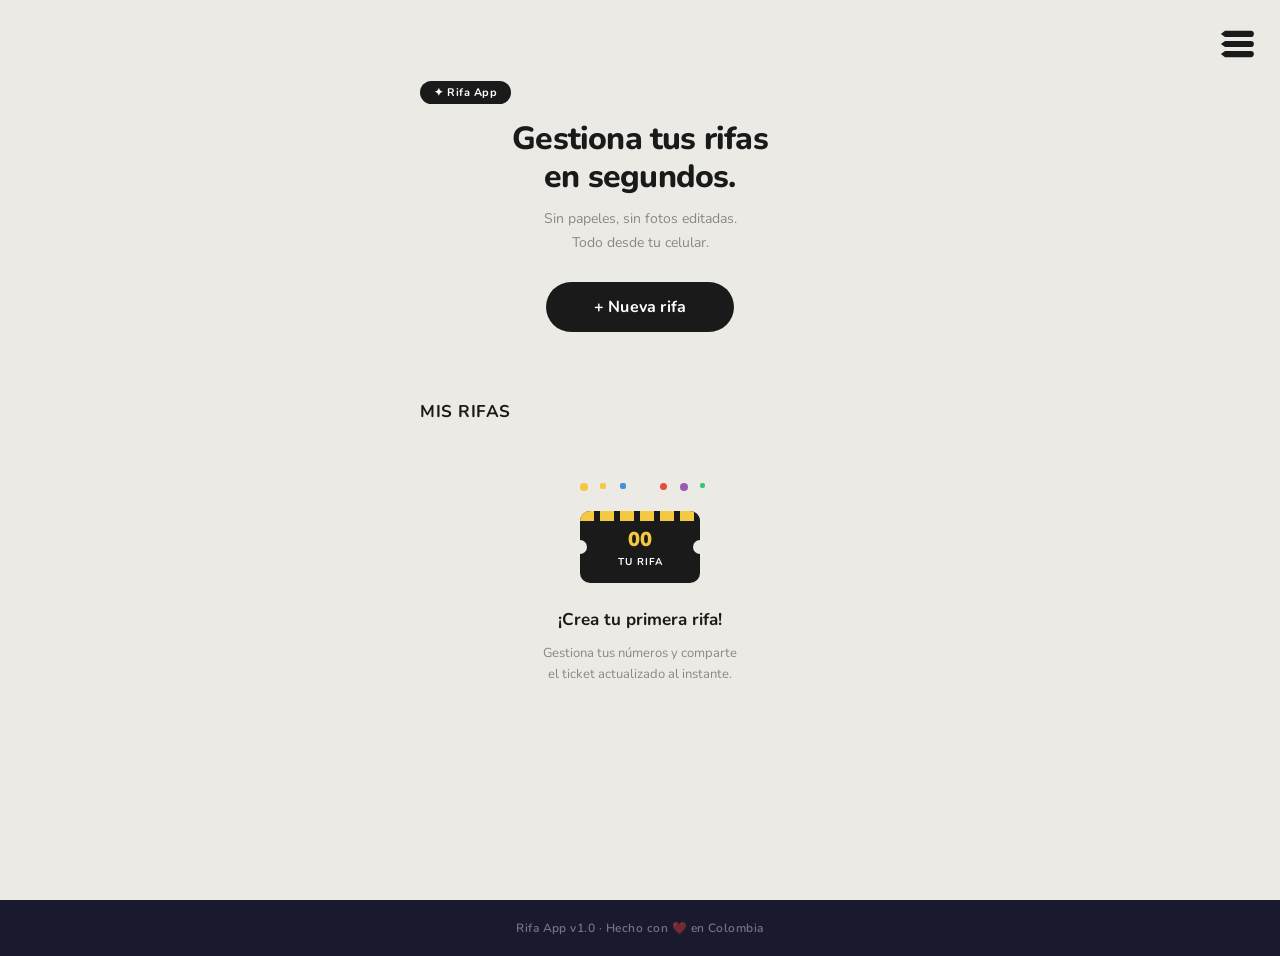
==== index.html @ 83936149 "feat: PWA con manifest y service worker" ====
<!DOCTYPE html>
<html lang="es">
<head>
  <meta charset="UTF-8" />
  <meta name="viewport" content="width=device-width, initial-scale=1.0" />
  <link href="https://fonts.googleapis.com/css2?family=Nunito:wght@400;600;700;800;900&display=swap" rel="stylesheet">
  <link rel="icon" href="/assets/icons/icon-32x32.png">
  
  <title>Rifa App</title>
  <link rel="stylesheet" href="/css/style.css" />
  <link rel="stylesheet" href="css/rifa.css" />
  <link rel="manifest" href="/manifest.json">
<meta name="theme-color" content="#1a1a1a">
</head>
<body>

  <button class="menu-btn" id="btn-menu">
  <svg class="menu-icon" viewBox="0 0 48 48" width="44" height="44">
    <path class="stub stub-top"
      d="M 12 9.6  L 40 9.6  Q 43.5 9.6  43.5 13  Q 43.5 16.4 40 16.4  L 12 16.4 L 7.5 13  Z"/>
    <path class="stub stub-mid"
      d="M 12 20.6 L 40 20.6 Q 43.5 20.6 43.5 24  Q 43.5 27.4 40 27.4  L 12 27.4 L 7.5 24  Z"/>
    <path class="stub stub-bot"
      d="M 12 31.6 L 40 31.6 Q 43.5 31.6 43.5 35  Q 43.5 38.4 40 38.4  L 12 38.4 L 7.5 35  Z"/>
  </svg>
</button>
  <div class="app">

  <section class="hero">
  <span class="hero__badge">✦ Rifa App</span>
  <h1 class="hero__title">Gestiona tus rifas<br>en segundos.</h1>
  <p class="hero__sub">Sin papeles, sin fotos editadas.<br>Todo desde tu celular.</p>
  <button class="btn btn--primary" id="btn-nueva">+ Nueva rifa</button>
  
</section>

    <!-- MIS RIFAS -->
    <section class="list-section">
      <h2 class="section-title">Mis rifas</h2>

      <div class="list-empty" id="list-empty">
  <div class="empty-anim">
    <div class="empty-confetti">
      <div class="dot" style="width:8px;height:8px;background:#F5C842;border-radius:50%;left:20px;animation-duration:2s;animation-delay:0.1s;"></div>
      <div class="dot" style="width:6px;height:6px;background:#4a90d9;border-radius:2px;left:60px;animation-duration:2.3s;animation-delay:0.5s;"></div>
      <div class="dot" style="width:7px;height:7px;background:#e74c3c;border-radius:50%;left:100px;animation-duration:1.8s;animation-delay:0.2s;"></div>
      <div class="dot" style="width:5px;height:5px;background:#2ecc71;border-radius:2px;left:140px;animation-duration:2.5s;animation-delay:0.8s;"></div>
      <div class="dot" style="width:6px;height:6px;background:#F5C842;border-radius:2px;left:40px;animation-duration:2.1s;animation-delay:1.2s;"></div>
      <div class="dot" style="width:8px;height:8px;background:#9b59b6;border-radius:50%;left:120px;animation-duration:1.9s;animation-delay:0.6s;"></div>
    </div>
    <div class="empty-ticket">
      <div class="empty-ticket__body">
        <div class="empty-ticket__stripe"></div>
        <div class="empty-ticket__num">00</div>
        <div class="empty-ticket__label">Tu rifa</div>
      </div>
    </div>
  </div>
  <p class="empty-title">¡Crea tu primera rifa!</p>
  <p class="empty-sub">Gestiona tus números y comparte<br>el ticket actualizado al instante.</p>
</div>
      <ul class="rifa-list" id="rifa-list"></ul>
    </section>
  </div>
<div class="modal-overlay modal-overlay--winner hidden" id="modal-winner">
  <div class="modal modal--winner">
    <div class="winner-header">
      <div class="winner-trophy">🏆</div>
      <div class="winner-prize" id="winner-num">Sorteo</div>
    </div>
    <div class="winner-body">
      <h3 class="modal__title" id="winner-title" style="text-align:center;">¿Cuál fue el número ganador?</h3>
      <input class="form-input winner-input" id="winner-input" type="number" placeholder="00" />
      <div id="winner-result" class="modal__buyer" style="display:none;"></div>
      <div class="modal__actions">
        <button class="btn winner-btn" id="winner-confirm">Buscar ganador</button>
        <button class="btn btn--ghost" id="winner-cancel">Cancelar</button>
      </div>
    </div>
  </div>
</div>
<div class="modal-overlay hidden" id="modal-delete">
  <div class="modal">
    <p class="modal__num">🗑 Eliminar rifa</p>
    <h3 class="modal__title" id="delete-title">¿Eliminar esta rifa?</h3>
    <p style="color:var(--text-muted);font-size:13px;margin-top:-8px;">Esta acción no se puede deshacer.</p>
    <div class="modal__actions">     
    <button class="btn btn--ghost" id="delete-cancel">Cancelar</button>
    <button class="btn" id="delete-confirm" >Eliminar</button>

    </div>
  </div>
</div>
<div class="drawer-overlay hidden" id="drawer-overlay">
  <div class="drawer">

    <div class="drawer-header">
      <h2>Menú</h2>
    </div>

    <div class="drawer-group">

      <span class="drawer-group__label">Rifas</span>
      <button class="drawer-item" id="drawer-stats">Mis estadísticas</button>

      <button class="drawer-item" id="drawer-templates">
        Plantillas de ticket
      </button>

      <button class="drawer-item" id="drawer-finished">
        Rifas finalizadas
      </button>

    </div>

    <div class="drawer-group">

      <span class="drawer-group__label">Información</span>

      <button class="drawer-item" id="drawer-about">
        Acerca de
      </button>

      <button class="drawer-item" id="drawer-privacy">
        Privacidad
      </button>

    </div>

    <div class="drawer-footer">
      Rifa app v1.0
    </div>

  </div>
</div>
  <script src="js/app.js"></script>
</body>
<footer class="footer">
  <p>Rifa App v1.0 · Hecho con ❤️ en Colombia</p>
</footer>
</html>
---- css/style.css ----
/* ─── RESET & BASE ─────────────────────────────────────── */
*, *::before, *::after { box-sizing: border-box; margin: 0; padding: 0; }

:root {
  --bg:        #ECEAE5;
  --surface:   #FFFFFF;
  --border:    #E0DDD8;
  --text:      #1a1a1a;
  --text-muted:#888;
  --accent:    #1a1a1a;
  --accent-fg: #FFFFFF;
  --danger:    #c0392b;
  --radius:    16px;
  --shadow:    0 1px 4px rgba(0,0,0,0.07);
}

body {
  font-family: 'Nunito', -apple-system, BlinkMacSystemFont, sans-serif;
  background: var(--bg);
  color: var(--text);
  min-height: 100vh;
}

.app {
  max-width: 480px;
  margin: 0 auto;
  padding: 40px 20px 80px;
  min-height: 100vh;
  display: flex;
  flex-direction: column;
}

/* ─── HERO ──────────────────────────────────────────────── */
.hero {
  padding: 40px 0 36px;
  margin-bottom: 32px;
}

.hero__badge {
  display: inline-block;
  background: var(--accent);
  color: var(--accent-fg);
  font-size: 11px;
  font-weight: 700;
  padding: 4px 14px;
  border-radius: 99px;
  margin-bottom: 16px;
  letter-spacing: 0.5px;
}

.hero__title {
  font-size: 32px;
  font-weight: 800;
  letter-spacing: -0.8px;
  color: var(--text);
  margin-bottom: 10px;
  line-height: 1.2;
  text-align: center;
}

.hero__sub {
  font-size: 14px;
  color: var(--text-muted);
  line-height: 1.7;
  margin-bottom: 28px;
  text-align: center;
}

/* ─── BUTTON ────────────────────────────────────────────── */
.btn {
  display: inline-flex;
  align-items: center;
  justify-content: center;
  gap: 6px;
  border: none;
  border-radius: 99px;
  font-family: inherit;
  font-weight: 700;
  cursor: pointer;
  transition: opacity .15s, transform .1s;
}
.btn:active { transform: scale(0.97); }

.btn--primary {
  background: var(--accent);
  color: var(--accent-fg);
  padding: 14px 48px;
  font-size: 16px;
  letter-spacing: 0.2px;
  display: block;
  margin: 0 auto;
  width: fit-content;
  text-align: center;
}

.btn--primary:hover { opacity: .82; }

.btn--danger {
  background: transparent;
  color: var(--danger);
  padding: 6px 10px;
  font-size: 13px;
  font-weight: 600;
}
.btn--danger:hover { background: #fdf0ee; border-radius: 8px; }

/* ─── SECTION TITLE ─────────────────────────────────────── */
.section-title {
  font-size: 17px;
  font-weight: 700;
  color: var(--text);
  margin-bottom: 12px;
  text-transform: uppercase;
  letter-spacing: 0.5px;
}

/* ─── EMPTY ─────────────────────────────────────────────── */
.list-empty {
  text-align: center;
  padding: 48px 0 32px;
  color: var(--text-muted);
  font-size: 14px;
  line-height: 2;
}
.list-empty__sub { font-size: 13px; color: #bbb; }

/* ─── LISTA DE RIFAS ────────────────────────────────────── */
.rifa-list {
  list-style: none;
  display: flex;
  flex-direction: column;
  gap: 10px;
}

/* ─── CARD BASE (home y finalizadas) ────────────────────── */
.rifa-card {
  background: var(--surface);
  border: 1px solid var(--border);
  border-radius: var(--radius);
  padding: 18px 28px;
  box-shadow: var(--shadow);
  display: flex;
  align-items: center;
  justify-content: space-between;
  gap: 12px;
  cursor: pointer;
  transition: box-shadow .15s, transform .12s;
  position: relative;
}

/* Puntas tipo ticket */
.rifa-card::before,
.rifa-card::after {
  content: '';
  position: absolute;
  top: 50%;
  transform: translateY(-50%);
  width: 20px;
  height: 20px;
  background: var(--bg);
  border-radius: 50%;
  border: 1px solid var(--border);
  z-index: 2;
}
.rifa-card::before { left: -11px; }
.rifa-card::after  { right: -11px; }

.rifa-card:hover {
  box-shadow: 0 4px 14px rgba(0,0,0,0.1);
  transform: translateY(-1px);
}

/* Contenido izquierdo */
.rifa-card__info { flex: 1; min-width: 0; }

.rifa-card__name {
  font-size: 15px;
  font-weight: 600;
  white-space: nowrap;
  overflow: hidden;
  text-overflow: ellipsis;
}

.rifa-card__meta {
  font-size: 12px;
  color: var(--text-muted);
  margin-top: 3px;
}

/* Contenido derecho (contador + botón) */
.rifa-card__right {
  display: flex;
  align-items: center;
  gap: 12px;
  flex-shrink: 0;
}

.rifa-card__pct {
  font-size: 13px;
  font-weight: 700;
  color: var(--text-muted);
  min-width: 36px;
  text-align: right;
}

/* ─── CARD: DÍA DEL SORTEO (dorada) ────────────────────── */
.rifa-card.sorteo-hoy {
  background: #1a1a1a;
  border: 2px solid #F5C842;
  animation: glow 2s ease-in-out infinite;
}

.rifa-card.sorteo-hoy .rifa-card__name { color: #fff; }
.rifa-card.sorteo-hoy .rifa-card__meta { color: rgba(255,255,255,0.4); }
.rifa-card.sorteo-hoy .rifa-card__fill { background: #F5C842; }
.rifa-card.sorteo-hoy .rifa-card__bar  { background: rgba(255,255,255,0.1); }
.rifa-card.sorteo-hoy .rifa-card__pct  { color: #F5C842; }
.rifa-card.sorteo-hoy::before,
.rifa-card.sorteo-hoy::after { border-color: #F5C842; }

@keyframes glow {
  0%, 100% { box-shadow: 0 0 8px rgba(245,200,66,0.4); }
  50%       { box-shadow: 0 0 20px rgba(245,200,66,0.7); }
}

/* ─── CARD: FINALIZADA (página rifas finalizadas) ───────── */
.rifa-card--done {
  border-left: 3px solid #4d8068;
  opacity: 0.75;
}

.rifa-card--done .rifa-card__name { color: #888; }

/* Nombre del ganador */
.rifa-card__winner {
  font-size: 12px;
  font-weight: 700;
  color: #4d8068;
  margin-top: 8px;
  padding-top: 8px;
  border-top: 1px dashed rgba(0,0,0,0.1);
}

/* Número ganador (columna derecha) */
.rifa-card__numwinner {
  display: flex;
  flex-direction: column;
  align-items: center;
  line-height: 1.1;
}

.rifa-card__numlabel {
  font-size: 9px;
  font-weight: 800;
  color: #4d8068;
  letter-spacing: 0.1em;
  text-transform: uppercase;
}

.rifa-card__numvalue {
  font-size: 26px;
  font-weight: 900;
  color: #1a1a2e;
}
/* ─── RESPONSIVE ────────────────────────────────────────── */
@media (max-width: 480px) {
  .app { padding: 24px 14px 60px; }
  .hero { padding: 36px 20px 28px; }
}
@media (max-width: 480px) {
  .hero__title { font-size: 28px; }
}

/* ─── PAGE HEADER (compartido) ──────────────────────────── */
.page-header {
  display: flex;
  flex-direction: column;
  gap: 6px;
  margin-bottom: 24px;
align-items: flex-start;
}

/* ─── BOTÓN VOLVER ──────────────────────────────────────── */
.back-btn {
  display: inline-flex;
  align-items: center;
  gap: 5px;
  width: fit-content;
  padding: 5px 12px 5px 6px;
  border-radius: 999px;
  border: none;
  cursor: pointer;
  position: relative;
  overflow: hidden;
  background: white;
  box-shadow: 0 2px 10px rgba(0,0,0,0.08);
  transition: background 0.2s ease;
  text-decoration: none;
}

.back-btn:hover { background: #f5f3ef; }

.back-arrow {
  flex-shrink: 0;
  transform: translateX(0);
  transition: transform 0.35s cubic-bezier(0.34, 1.56, 0.64, 1);
}

.back-btn:hover .back-arrow { transform: translateX(-4px); }

.back-label {
  font-family: 'Space Grotesk', 'Nunito', sans-serif;
  font-weight: 600;
  font-size: 13px;
  color: #1a1a1a;
  letter-spacing: -0.01em;
  white-space: nowrap;
}

.back-line {
  position: absolute;
  bottom: 4px;
  left: 28px;
  right: 10px;
  height: 2px;
  background: #F5C842;
  transform-origin: left;
  transform: scaleX(0);
  transition: transform 0.3s ease;
}

.back-btn:hover .back-line { transform: scaleX(1); }

.page-title {
  font-size: 26px;
  font-weight: 800;
  letter-spacing: -0.5px;
  color: var(--text);
  line-height: 1.2;
  text-align: center;
  width: 100%;
}
/* ─── FORM INPUT (compartido) ───────────────────────────── */
.form-input {
  font-family: inherit;
  font-size: 15px;
  font-weight: 500;
  color: var(--text);
  background: var(--bg);
  border: 1.5px solid var(--border);
  border-radius: 10px;
  padding: 11px 14px;
  outline: none;
  transition: border-color .15s;
  width: 100%;
}
.form-input:focus { border-color: var(--accent); }
.form-input::placeholder { color: #bbb; }
.rifa-card__bar {
  height: 4px;
  background: var(--border);
  border-radius: 99px;
  overflow: hidden;
  margin-top: 8px;
}

.rifa-card__fill {
  height: 100%;
  background: var(--accent);
  border-radius: 99px;
  transition: width .3s;
}
/* ─── EMPTY STATE ───────────────────────────────────────── */
.list-empty {
  text-align: center;
  padding: 48px 0 32px;
}

.empty-anim {
  position: relative;
  width: 160px;
  height: 100px;
  margin: 0 auto 20px;
}

.empty-confetti {
  position: relative;
  width: 100%;
  height: 100%;
}

.dot {
  position: absolute;
  top: 0;
  animation: fall linear infinite;
}

@keyframes fall {
  0%   { transform: translateY(-20px) rotate(0deg); opacity: 1; }
  100% { transform: translateY(60px) rotate(360deg); opacity: 0; }
}

.empty-ticket {
  position: absolute;
  bottom: 0;
  left: 50%;
  transform: translateX(-50%);
  animation: float 3s ease-in-out infinite;
}

@keyframes float {
  0%, 100% { transform: translateX(-50%) translateY(0px); }
  50%       { transform: translateX(-50%) translateY(-10px); }
}

.empty-ticket__body {
  width: 120px;
  height: 72px;
  background: #1a1a1a;
  border-radius: 10px;
  display: flex;
  flex-direction: column;
  align-items: center;
  justify-content: center;
  position: relative;
  overflow: hidden;
}

.empty-ticket__body::before,
.empty-ticket__body::after {
  content: '';
  position: absolute;
  width: 14px;
  height: 14px;
  background: var(--bg);
  border-radius: 50%;
  top: 50%;
  transform: translateY(-50%);
}
.empty-ticket__body::before { left: -7px; }
.empty-ticket__body::after  { right: -7px; }

.empty-ticket__stripe {
  position: absolute;
  top: 0; left: 0; right: 0;
  height: 10px;
  background: repeating-linear-gradient(90deg, #F5C842 0, #F5C842 14px, #1a1a1a 14px, #1a1a1a 20px);
}

.empty-ticket__num {
  color: #F5C842;
  font-size: 20px;
  font-weight: 900;
  line-height: 1;
  margin-top: 8px;
}

.empty-ticket__label {
  color: #fff;
  font-size: 10px;
  font-weight: 700;
  letter-spacing: 1px;
  text-transform: uppercase;
  margin-top: 2px;
}

.empty-title {
  font-size: 17px;
  font-weight: 700;
  color: var(--text);
  margin-bottom: 6px;
}

.empty-sub {
  font-size: 13px;
  color: var(--text-muted);
  line-height: 1.6;
}
.btn--fab {
  position: sticky;
  bottom: 20px;
  width: 100%;
  padding: 15px;
  font-size: 16px;
  border-radius: 14px;
  box-shadow: 0 4px 20px rgba(0,0,0,0.15);
  margin-top: 16px;
  z-index: 50;
}
/* ─── ANIMACIONES DE ENTRADA ────────────────────────────── */
@keyframes fadeUp {
  from { opacity: 0; transform: translateY(16px); }
  to   { opacity: 1; transform: translateY(0); }
}
.hero        { animation: fadeUp .4s ease both; }
.list-section { animation: fadeUp .5s .1s ease both; }
.rifa-card   { animation: fadeUp .4s ease both; }
@keyframes fadeOut {
  from { opacity: 1; transform: translateY(0); }
  to   { opacity: 0; transform: translateY(-10px); }
}
.btn-ganador {
  background: #F5C842;
  color: #1a1a1a;
  border: none;
  border-radius: 99px;
  padding: 8px 16px;
  font-size: 13px;
  font-weight: 700;
  cursor: pointer;
  font-family: inherit;
  white-space: nowrap;
}
.modal--winner {
  padding: 0;
  overflow: hidden;
  border-radius: 20px 20px 0 0;
}
#delete-confirm {
  background: #c0392b;
  color: #fff;
  height: 52px;
  border-radius: 14px;
  font-size: 18px;
  font-weight: 600;
}

#delete-confirm:hover {
  background: #a93226;
}

.winner-header {
  background: #1a1a1a;
  padding: 24px 24px 18px;
  text-align: center;
}

.winner-trophy {
  font-size: 36px;
  margin-bottom: 6px;
}

.winner-prize {
  color: #F5C842;
  font-size: 11px;
  font-weight: 700;
  text-transform: uppercase;
  letter-spacing: 1px;
}

.winner-body {
  padding: 20px 24px 28px;
  display: flex;
  flex-direction: column;
  gap: 10px;
}

.winner-input {
  text-align: center;
  font-size: 24px;
  font-weight: 800;
}

.winner-btn {
  width: 100%;
  background: #F5C842;
  color: #1a1a1a;
  border: none;
  border-radius: 99px;
  padding: 13px;
  font-size: 15px;
  font-weight: 800;
  cursor: pointer;
}
/* ─── MENU BUTTON (ticket animado) ─────────────────────── */
.menu-btn {
  width: 48px;
  height: 48px;
  background: transparent;
  border-radius: 14px;
  border: none;
  cursor: pointer;
  position: fixed;
  top: 20px;
  right: 20px;
  display: flex;
  align-items: center;
  justify-content: center;
  z-index: 100;
  padding: 0;
}

.stub {
  fill: #1a1a1a;
  transition: transform 0.44s cubic-bezier(0.34, 1.56, 0.64, 1),
              opacity 0.22s ease;
}

.stub-top { transform-origin: 24px 13px; }
.stub-mid { transform-origin: 24px 24px; }
.stub-bot { transform-origin: 24px 35px; }

.menu-btn.open .stub-top { transform: translateY(11px) rotate(45deg); }
.menu-btn.open .stub-mid { transform: scaleX(0.2); opacity: 0; }
.menu-btn.open .stub-bot { transform: translateY(-11px) rotate(-45deg); }
.menu-btn.open .ticket-dot { opacity: 0; }

/* ─── DRAWER ────────────────────────────────────────────── */
.drawer-overlay {
  position: fixed;
  inset: 0;
  background: rgba(0,0,0,0.5);
  z-index: 80;
  display: flex;
  justify-content: flex-end;
}

.drawer-overlay.hidden { display: none; }

.drawer {
  background: #f5f3ef;
  width: 260px;
  height: 100%;
  padding: 80px 0 16px;
  display: flex;
  flex-direction: column;
  gap: 0;
  animation: slideInRight 0.25s ease;
}
.drawer-header {
  padding: 0 20px 20px;
  border-bottom: 1px solid rgba(0,0,0,0.08);
  margin-bottom: 8px;
}

.drawer-header h2 {
  color: #1a1a2e;
  font-size: 22px;
  font-weight: 700;
  margin: 0;
}
@keyframes slideInRight {
  from { transform: translateX(100%); }
  to   { transform: translateX(0); }
}
.drawer-group {
  display: flex;
  flex-direction: column;
  padding: 12px 0 4px;
}

.drawer-group__label {
  color: #e84393;
  font-size: 10.5px;
  font-weight: 700;
  letter-spacing: 0.12em;
  text-transform: uppercase;
  padding: 0 20px 6px;
}
.drawer-item {
  display: flex;
  align-items: center;
  gap: 12px;
  background: transparent;
  border: none;
  border-bottom: 1px solid rgba(0,0,0,0.07);
  border-radius: 0;
  padding: 13px 20px;
  font-family: inherit;
  font-size: 14px;
  font-weight: 500;
  color: #1a1a2e;
  cursor: pointer;
  text-align: left;
  width: 100%;
  transition: background .15s, color .15s;
}
.drawer-item:hover {
  background: rgba(0,0,0,0.04);
  color: #0f0f2d;
}

.drawer-item.active {
  background: rgba(232,67,147,0.1);
  color: #e84393;
  border-left: 3px solid #e84393;
  padding-left: 17px;
}

.drawer-footer {
  margin-top: auto;
  text-align: center;
  color: rgba(0,0,0,0.3);
  border-top: 1px solid rgba(0,0,0,0.07);
  font-size: 11px;
  padding: 16px 20px;

}
/* ─── PANEL RESUMEN ─────────────────────────────────────── */
.panel-resumen {
  background: #1a1a2e;
  border-radius: 20px 20px 0 0;
  overflow: hidden;
  width: 100%;
  max-width: 480px;
  animation: slideUp .25s ease;
}

.pr-head {
  padding: 24px 20px 16px;
  border-bottom: 1px solid rgba(255,255,255,0.08);
}

.pr-badge {
  display: inline-block;
  background: #f0c040;
  color: #1a1a2e;
  font-size: 10px;
  font-weight: 800;
  padding: 3px 10px;
  border-radius: 99px;
  margin-bottom: 10px;
  text-transform: uppercase;
  letter-spacing: 0.5px;
}

.pr-prize {
  font-size: 18px;
  font-weight: 800;
  color: #fff;
  margin-bottom: 4px;
}

.pr-winner {
  font-size: 13px;
  color: #e84393;
  font-weight: 600;
}

.pr-stats {
  display: grid;
  grid-template-columns: 1fr 1fr;
  gap: 1px;
  background: rgba(255,255,255,0.07);
}

.pr-stat {
  background: #0f0f2d;
  padding: 14px 16px;
}

.pr-stat-label {
  font-size: 10px;
  color: rgba(255,255,255,0.38);
  text-transform: uppercase;
  letter-spacing: 0.6px;
}

.pr-stat-value {
  font-size: 18px;
  font-weight: 800;
  color: #fff;
  margin-top: 2px;
  line-height: 1;
}

.pr-stat-value.gold { color: #f0c040; }

.pr-foot {
  padding: 16px 20px;
  border-top: 1px solid rgba(255,255,255,0.08);
  display: flex;
  justify-content: space-between;
  align-items: center;
}

.pr-recaudado-label {
  font-size: 11px;
  color: rgba(255,255,255,0.38);
  text-transform: uppercase;
  letter-spacing: 0.6px;
}

.pr-recaudado-value {
  font-size: 24px;
  font-weight: 900;
  color: #f0c040;
}

.pr-cerrar {
  display: block;
  width: 100%;
  padding: 16px;
  background: #e84393;
  color: #fff;
  font-family: inherit;
  font-size: 15px;
  font-weight: 800;
  border: none;
  cursor: pointer;
  transition: background .15s;
}

.pr-cerrar:hover {
  background: #d4307f;
}
/* ─── FOOTER ────────────────────────────────────────────── */
.footer {
  margin-top: auto; /* empuja el footer hasta el fondo */
  background: #1a1a2e;
  color: rgba(255,255,255,0.4);
  text-align: center;
  padding: 20px 16px;
  font-size: 12px;
  font-weight: 600;
  letter-spacing: 0.04em;
  margin-top: auto;
}
---- css/rifa.css ----
/* ─── INFO CARD ─────────────────────────────────────────── */
.info-card {
  background: var(--surface);
  border: 1px solid var(--border);
  border-left: 4px solid var(--accent);
  border-radius: var(--radius);
  box-shadow: var(--shadow);
  display: flex;
  justify-content: space-between;
  align-items: center;
  padding: 16px 20px;
  margin-bottom: 12px;
  gap: 8px;
}

.info-item {
  display: flex;
  flex-direction: column;
  gap: 3px;
}

.info-item__label {
  font-size: 11px;
  font-weight: 700;
  color: var(--text-muted);
  text-transform: uppercase;
  letter-spacing: 0.5px;
}

.info-item__value {
  font-size: 15px;
  font-weight: 800;
  color: var(--text);
}

/* ─── STATS BAR ─────────────────────────────────────────── */
.stats-bar {
  background: var(--surface);
  border: 1px solid var(--border);
  border-radius: var(--radius);
  box-shadow: var(--shadow);
  padding: 16px 20px;
  margin-bottom: 16px;
}

.stats-bar__nums {
  display: flex;
  justify-content: space-around;
  margin-bottom: 14px;
}

.stats-bar__item {
  display: flex;
  flex-direction: column;
  align-items: center;
  gap: 3px;
}

.stats-bar__num {
  font-size: 28px;
  font-weight: 800;
  letter-spacing: -1px;
  color: var(--text);
  line-height: 1;
}

.stats-bar__label {
  font-size: 10px;
  color: var(--text-muted);
  text-transform: uppercase;
  letter-spacing: 0.6px;
}

.stats-bar__divider { display: none; }

.stats-bar__bar {
  height: 6px;
  background: var(--border);
  border-radius: 99px;
  overflow: hidden;
}

.stats-bar__fill {
  height: 100%;
  background: var(--accent);
  border-radius: 99px;
  transition: width .4s;
  width:0%;
}

.stats-bar__pct {
  font-size: 11px;
  color: var(--text-muted);
  text-align: right;
  margin-top: 5px;
}

/* ─── NUMBER GRID ───────────────────────────────────────── */
.num-grid {
  display: grid;
  gap: 7px;
  margin-bottom: 20px;
  align-items: center;
  justify-items: center;
}

.num-btn {
  width: 100%;
  border: 1.5px solid var(--border);
  border-radius: 10px;
  background: var(--surface);
  font-family: inherit;
  font-size: 14px;
  font-weight: 700;
  color: var(--text);
  cursor: pointer;
  transition: background .12s, border-color .12s, transform .1s;
  display: flex;
  align-items: center;
  justify-content: center;
  padding: 0;
}

.num-btn:hover {
  background: var(--bg);
  border-color: var(--accent);
  transform: scale(1.06);
}

.num-btn.sold {
  background: #1a6b3a;
  border-color: #1a6b3a;
  color: #fff;
  cursor: default;
  transform: none;
}

.num-btn.sold:hover {
  transform: none;
  background: var(--accent);
  border-color: var(--accent);
}

.num-btn.sold::after {
  content: '✕';
  position: absolute;
  font-size: 10px;
  top: 3px;
  right: 4px;
  opacity: 0.4;
}

/* ─── NÚMERO RESERVADO (azul) ───────────────────────────────── */
.num-btn.reserved {
  background: #1a4a7a;
  border-color: #1a4a7a;
  color: #fff;
  cursor: default;
}

.num-btn.reserved:hover {
  transform: none;
  background: #1a4a7a;
}

/* ─── BTN FULL ──────────────────────────────────────────── */
.btn--full {
  width: 100%;
  padding: 15px;
  font-size: 16px;
  border-radius: 12px;
}

/* ─── MODAL ─────────────────────────────────────────────── */
.modal-overlay {
  position: fixed;
  inset: 0;
  background: rgba(0,0,0,0.45);
  display: flex;
  align-items: flex-end;
  justify-content: center;
  z-index: 100;
  padding: 0 0 0 0;
  
}
.modal-overlay--winner{
  align-items: center;
  backdrop-filter: blur(6px);
}
.modal-overlay.hidden { display: none; }

.modal {
  background: var(--surface);
  border-radius: 20px 20px 20px 0;
  padding: 28px 24px 36px;
  width: 100%;
  max-width: 480px;
  display: flex;
  flex-direction: column;
  gap: 14px;
  animation: slideUp .2s ease;
}
.modal--winner {
  padding: 0 ;
  overflow: hidden;
  border-radius: 20px 20px 0 0;
}

@keyframes slideUp {
  from { transform: translateY(40px); opacity: 0; }
  to   { transform: translateY(0);    opacity: 1; }
}

.modal__num {
  font-size: 13px;
  font-weight: 700;
  color: var(--text-muted);
  text-transform: uppercase;
  letter-spacing: 1px;
}

.modal__title {
  font-size: 18px;
  font-weight: 700;
  color: var(--text);
  margin-top: -4px;
}

.modal__actions {
  display: flex;
  flex-direction: column;
  gap: 8px;
  margin-top: 4px;
}

.btn--ghost {
  background: transparent;
  border: 1.5px solid var(--border);
  color: var(--text-muted);
  padding: 13px;
  font-size: 15px;
  font-weight: 600;
  width: 100%;
  border-radius: 12px;
}

.btn--ghost:hover { background: var(--bg); }

/* ─── FORM INPUT (compartido) ───────────────────────────── */
.form-input {
  font-family: inherit;
  font-size: 15px;
  font-weight: 500;
  color: var(--text);
  background: var(--bg);
  border: 1.5px solid var(--border);
  border-radius: 10px;
  padding: 11px 14px;
  outline: none;
  transition: border-color .15s;
  width: 100%;
}
.form-input:focus { border-color: var(--accent); }
.form-input::placeholder { color: #bbb; }

/* ─── RESPONSIVE ────────────────────────────────────────── */
@media (max-width: 480px) {
  .info-card { flex-wrap: wrap; gap: 12px; }
  .num-btn { font-size: 12px; border-radius: 8px; }
}

/* ─── MODAL BUYER ───────────────────────────────────────── */
.modal__buyer {
  font-size: 18px;
  font-weight: 700;
  color: var(--text);
  background: var(--bg);
  border-radius: 10px;
  padding: 14px 16px;
  text-align: center;
}
.info-card   { animation: fadeUp .3s ease both; }
.stats-bar   { animation: fadeUp .4s .05s ease both; }
.num-grid    { animation: fadeUp .4s .1s ease both; }
/* ─── LEYENDA DE ESTADOS (vendido / reservado / disponible) ── */
.grid-legend {
  display: flex;
  gap: 16px;
  margin-bottom: 10px;
  justify-content: center;
}

.legend-item {
  display: flex;
  align-items: center;
  gap: 5px;
  font-size: 14px;
  color: var(--text-muted);
  font-weight: 600;
}

.legend-dot {
  width: 13px;
  height: 13px;
  border-radius: 50%;
}

.legend-dot.sold     { background: #1a6b3a; }
.legend-dot.reserved { background: #1a4a7a; }
.legend-dot.free     { background: var(--border); border: 1px solid #ccc; }
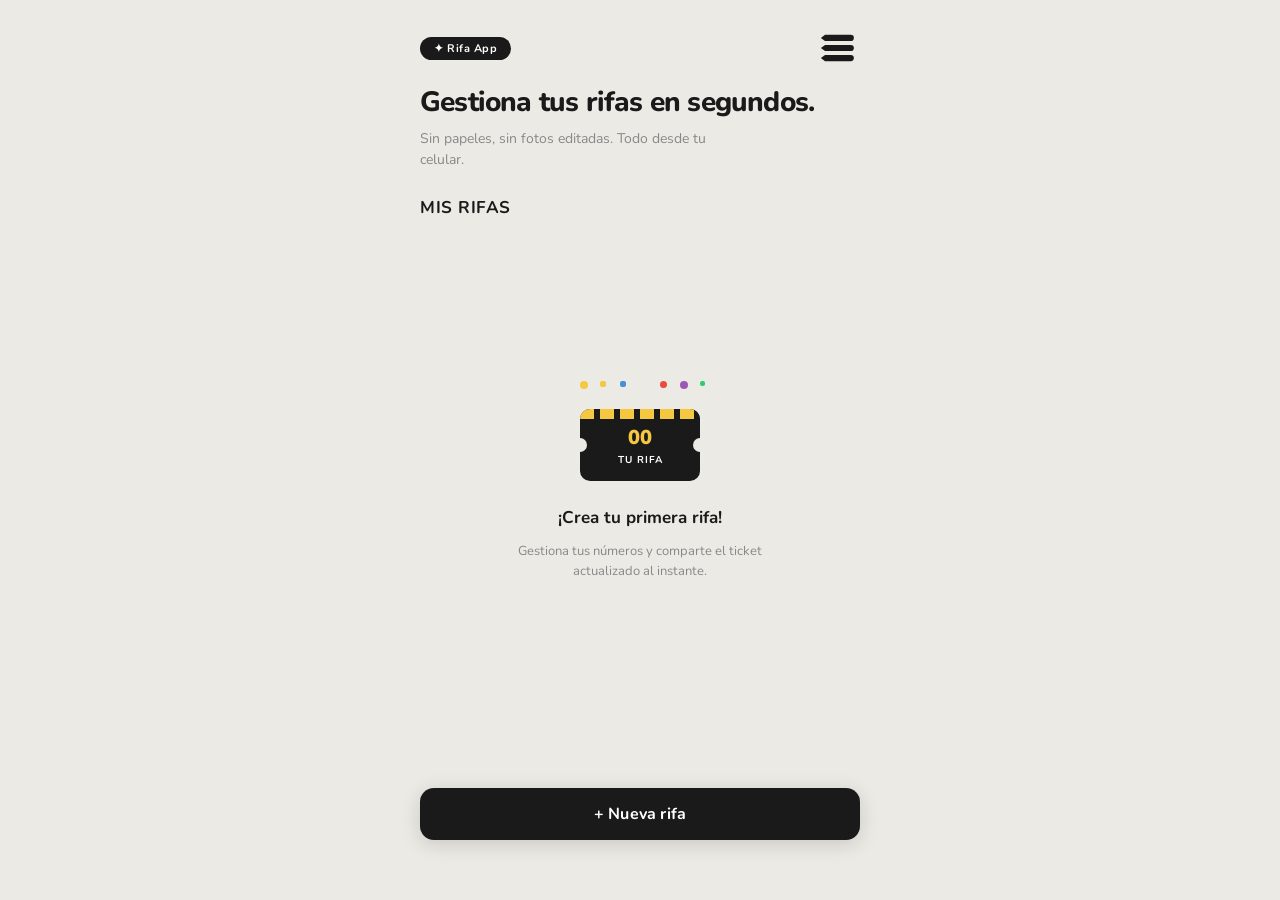
==== commit 9b7550ed: "feat: reorganizar home movil" ====
--- a/index.html
+++ b/index.html
@@ -10,28 +10,29 @@
   <link rel="stylesheet" href="/css/style.css" />
   <link rel="stylesheet" href="css/rifa.css" />
   <link rel="manifest" href="/manifest.json">
-<meta name="theme-color" content="#1a1a1a">
+<meta name="theme-color" content="#ECEAE5">
 </head>
 <body>
 
-  <button class="menu-btn" id="btn-menu">
-  <svg class="menu-icon" viewBox="0 0 48 48" width="44" height="44">
-    <path class="stub stub-top"
-      d="M 12 9.6  L 40 9.6  Q 43.5 9.6  43.5 13  Q 43.5 16.4 40 16.4  L 12 16.4 L 7.5 13  Z"/>
-    <path class="stub stub-mid"
-      d="M 12 20.6 L 40 20.6 Q 43.5 20.6 43.5 24  Q 43.5 27.4 40 27.4  L 12 27.4 L 7.5 24  Z"/>
-    <path class="stub stub-bot"
-      d="M 12 31.6 L 40 31.6 Q 43.5 31.6 43.5 35  Q 43.5 38.4 40 38.4  L 12 38.4 L 7.5 35  Z"/>
-  </svg>
-</button>
-  <div class="app">
+  <div class="app app--home">
+
+  <header class="app-header">
+    <span class="hero__badge">✦ Rifa App</span>
+    <button class="menu-btn" id="btn-menu">
+      <svg class="menu-icon" viewBox="0 0 48 48" width="44" height="44">
+        <path class="stub stub-top"
+          d="M 12 9.6  L 40 9.6  Q 43.5 9.6  43.5 13  Q 43.5 16.4 40 16.4  L 12 16.4 L 7.5 13  Z"/>
+        <path class="stub stub-mid"
+          d="M 12 20.6 L 40 20.6 Q 43.5 20.6 43.5 24  Q 43.5 27.4 40 27.4  L 12 27.4 L 7.5 24  Z"/>
+        <path class="stub stub-bot"
+          d="M 12 31.6 L 40 31.6 Q 43.5 31.6 43.5 35  Q 43.5 38.4 40 38.4  L 12 38.4 L 7.5 35  Z"/>
+      </svg>
+    </button>
+  </header>
 
   <section class="hero">
-  <span class="hero__badge">✦ Rifa App</span>
-  <h1 class="hero__title">Gestiona tus rifas<br>en segundos.</h1>
-  <p class="hero__sub">Sin papeles, sin fotos editadas.<br>Todo desde tu celular.</p>
-  <button class="btn btn--primary" id="btn-nueva">+ Nueva rifa</button>
-  
+  <h1 class="hero__title">Gestiona tus rifas en segundos.</h1>
+  <p class="hero__sub">Sin papeles, sin fotos editadas. Todo desde tu celular.</p>
 </section>
 
     <!-- MIS RIFAS -->
@@ -57,10 +58,14 @@
     </div>
   </div>
   <p class="empty-title">¡Crea tu primera rifa!</p>
-  <p class="empty-sub">Gestiona tus números y comparte<br>el ticket actualizado al instante.</p>
+  <p class="empty-sub">Gestiona tus números y comparte el ticket actualizado al instante.</p>
 </div>
       <ul class="rifa-list" id="rifa-list"></ul>
     </section>
+
+  <div class="fab-bar">
+    <button class="btn btn--primary btn--fab" id="btn-nueva">+ Nueva rifa</button>
+  </div>
   </div>
 <div class="modal-overlay modal-overlay--winner hidden" id="modal-winner">
   <div class="modal modal--winner">
@@ -135,7 +140,4 @@
 </div>
   <script src="js/app.js"></script>
 </body>
-<footer class="footer">
-  <p>Rifa App v1.0 · Hecho con ❤️ en Colombia</p>
-</footer>
 </html>
--- a/css/style.css
+++ b/css/style.css
@@ -21,6 +21,17 @@
   min-height: 100vh;
 }
 
+/* Solo la home (.app--home) usa el layout de alto fijo + scroll interno.
+   Si esto se aplicara a html/body sin acotar, rompería el scroll normal
+   de las demás páginas (rifa.html, nueva-rifa.html, etc.), que usan
+   .app con min-height: 100vh y scroll de página completo. */
+html:has(.app--home),
+body:has(.app--home) {
+  height: auto;
+  min-height: 0;
+  overflow: hidden;
+}
+
 .app {
   max-width: 480px;
   margin: 0 auto;
@@ -30,10 +41,27 @@
   flex-direction: column;
 }
 
+.app--home {
+  height: 100vh;    /* fallback navegadores viejos */
+  height: 100svh;   /* small viewport height: el alto con la barra de URL visible.
+                        dvh también es "correcto" pero cambia de valor al hacer scroll
+                        (la barra se esconde) y hace saltar el layout — svh es estable. */
+  overflow: hidden; /* el scroll vive en .rifa-list (paso 5) */
+  padding: 24px 20px 0;   /* era 40px 20px 80px, un solo padding lateral */
+}
+
+.app-header {
+  display: flex;
+  align-items: center;
+  justify-content: space-between;
+  flex: none;
+}
+
 /* ─── HERO ──────────────────────────────────────────────── */
 .hero {
-  padding: 40px 0 36px;
-  margin-bottom: 32px;
+  padding: 14px 0 0;
+  margin-bottom: 0;
+  flex: none;
 }
 
 .hero__badge {
@@ -44,26 +72,27 @@
   font-weight: 700;
   padding: 4px 14px;
   border-radius: 99px;
-  margin-bottom: 16px;
+  margin-bottom: 0;
   letter-spacing: 0.5px;
 }
 
 .hero__title {
-  font-size: 32px;
+  font-size: 28px;
   font-weight: 800;
   letter-spacing: -0.8px;
   color: var(--text);
-  margin-bottom: 10px;
+  margin-bottom: 8px;
   line-height: 1.2;
-  text-align: center;
+  text-align: left;
 }
 
 .hero__sub {
   font-size: 14px;
   color: var(--text-muted);
-  line-height: 1.7;
-  margin-bottom: 28px;
-  text-align: center;
+  line-height: 1.5;
+  margin-bottom: 0;
+  text-align: left;
+  max-width: 300px;
 }
 
 /* ─── BUTTON ────────────────────────────────────────────── */
@@ -122,6 +151,15 @@
   font-size: 14px;
   line-height: 2;
 }
+
+.list-section .list-empty {
+  flex: 1;
+  display: flex;
+  flex-direction: column;
+  align-items: center;
+  justify-content: center;
+  padding: 0 0 16px;
+}
 .list-empty__sub { font-size: 13px; color: #bbb; }
 
 /* ─── LISTA DE RIFAS ────────────────────────────────────── */
@@ -130,6 +168,25 @@
   display: flex;
   flex-direction: column;
   gap: 10px;
+}
+
+.list-section {
+  flex: 1;
+  min-height: 0;
+  margin-top: 26px;
+  display: flex;
+  flex-direction: column;
+}
+
+.list-section .rifa-list {
+  flex: 1;
+  min-height: 0;
+  overflow-y: auto;
+  padding-bottom: 12px;   /* el FAB ya salió del flujo sticky, no hace falta reservarle alto */
+  padding-left: 12px;     /* espacio para las muescas ::before/::after (-11px) */
+  padding-right: 12px;
+  margin-left: -12px;
+  margin-right: -12px;
 }
 
 /* ─── CARD BASE (home y finalizadas) ────────────────────── */
@@ -265,7 +322,7 @@
 /* ─── RESPONSIVE ────────────────────────────────────────── */
 @media (max-width: 480px) {
   .app { padding: 24px 14px 60px; }
-  .hero { padding: 36px 20px 28px; }
+  .app--home { padding: 24px 14px 0; }
 }
 @media (max-width: 480px) {
   .hero__title { font-size: 28px; }
@@ -371,11 +428,6 @@
   transition: width .3s;
 }
 /* ─── EMPTY STATE ───────────────────────────────────────── */
-.list-empty {
-  text-align: center;
-  padding: 48px 0 32px;
-}
-
 .empty-anim {
   position: relative;
   width: 160px;
@@ -475,17 +527,25 @@
   font-size: 13px;
   color: var(--text-muted);
   line-height: 1.6;
+  max-width: 250px;
 }
 .btn--fab {
-  position: sticky;
-  bottom: 20px;
+  position: static;   /* era: sticky; bottom: 20px */
   width: 100%;
   padding: 15px;
   font-size: 16px;
   border-radius: 14px;
   box-shadow: 0 4px 20px rgba(0,0,0,0.15);
-  margin-top: 16px;
+  margin: 0;
+}
+
+.fab-bar {
+  position: sticky;
+  bottom: 0;
   z-index: 50;
+  margin: 16px -20px 0;
+  padding: 24px 20px calc(60px + env(safe-area-inset-bottom));
+  background: linear-gradient(to top, var(--bg) 58%, transparent);
 }
 /* ─── ANIMACIONES DE ENTRADA ────────────────────────────── */
 @keyframes fadeUp {
@@ -580,13 +640,10 @@
   border-radius: 14px;
   border: none;
   cursor: pointer;
-  position: fixed;
-  top: 20px;
-  right: 20px;
+  position: static;
   display: flex;
   align-items: center;
   justify-content: center;
-  z-index: 100;
   padding: 0;
 }
 
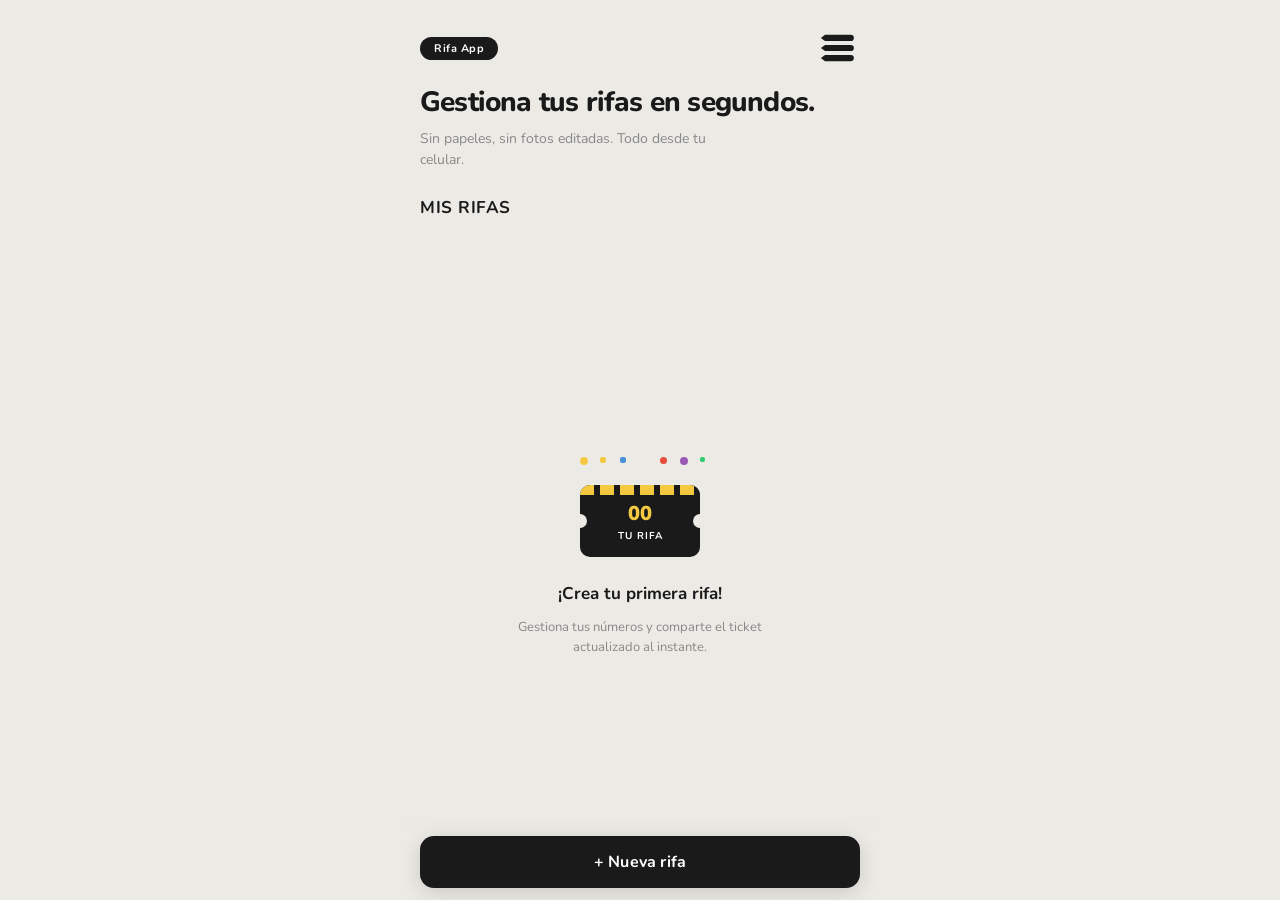
==== commit a1d86f31: "fix: subrayado dorado del botón Volver ajustado al ancho del texto Mueve back-line dentro de back-la" ====
--- a/index.html
+++ b/index.html
@@ -17,7 +17,7 @@
   <div class="app app--home">
 
   <header class="app-header">
-    <span class="hero__badge">✦ Rifa App</span>
+    <span class="hero__badge"> Rifa App</span>
     <button class="menu-btn" id="btn-menu">
       <svg class="menu-icon" viewBox="0 0 48 48" width="44" height="44">
         <path class="stub stub-top"
--- a/css/style.css
+++ b/css/style.css
@@ -182,7 +182,7 @@
   flex: 1;
   min-height: 0;
   overflow-y: auto;
-  padding-bottom: 12px;   /* el FAB ya salió del flujo sticky, no hace falta reservarle alto */
+ padding-bottom: 80px;
   padding-left: 12px;     /* espacio para las muescas ::before/::after (-11px) */
   padding-right: 12px;
   margin-left: -12px;
@@ -341,51 +341,56 @@
 .back-btn {
   display: inline-flex;
   align-items: center;
-  gap: 5px;
+  gap: 7px;
   width: fit-content;
-  padding: 5px 12px 5px 6px;
+  padding: 7px 15px 7px 10px;
+  border: none;
   border-radius: 999px;
-  border: none;
+  background: #fff;
   cursor: pointer;
-  position: relative;
-  overflow: hidden;
-  background: white;
-  box-shadow: 0 2px 10px rgba(0,0,0,0.08);
-  transition: background 0.2s ease;
   text-decoration: none;
-}
-
-.back-btn:hover { background: #f5f3ef; }
+  box-shadow: 0 1px 2px rgba(26,26,26,.06),
+              0 4px 14px rgba(26,26,26,.07);
+  transition: box-shadow .25s ease, transform .25s ease;
+}
+
+.back-btn:hover {
+  transform: translateY(-1px);
+  box-shadow: 0 2px 4px rgba(26,26,26,.07),
+              0 10px 24px rgba(26,26,26,.11);
+}
+
+.back-btn:active { transform: translateY(0) scale(.98); }
 
 .back-arrow {
   flex-shrink: 0;
-  transform: translateX(0);
-  transition: transform 0.35s cubic-bezier(0.34, 1.56, 0.64, 1);
-}
-
-.back-btn:hover .back-arrow { transform: translateX(-4px); }
+  transition: transform .35s cubic-bezier(.34,1.56,.64,1);
+}
+.back-btn:hover .back-arrow { transform: translateX(-3px); }
 
 .back-label {
-  font-family: 'Space Grotesk', 'Nunito', sans-serif;
-  font-weight: 600;
-  font-size: 13px;
+  position: relative;
+  display: inline-block;
+  padding-bottom: 3px;
+  font-family: 'Nunito', sans-serif;
+  font-weight: 700;
+  font-size: 13.5px;
   color: #1a1a1a;
-  letter-spacing: -0.01em;
+  letter-spacing: -.01em;
   white-space: nowrap;
 }
 
+/* firma: subrayado dorado del ancho exacto del texto */
 .back-line {
   position: absolute;
-  bottom: 4px;
-  left: 28px;
-  right: 10px;
+  left: 0; right: 0; bottom: 0;
   height: 2px;
+  border-radius: 2px;
   background: #F5C842;
+  transform: scaleX(0);
   transform-origin: left;
-  transform: scaleX(0);
-  transition: transform 0.3s ease;
-}
-
+  transition: transform .32s cubic-bezier(.22,1,.36,1);
+}
 .back-btn:hover .back-line { transform: scaleX(1); }
 
 .page-title {
@@ -540,11 +545,14 @@
 }
 
 .fab-bar {
-  position: sticky;
+  position: fixed;
   bottom: 0;
+  left: 0;
+  right: 0;
   z-index: 50;
-  margin: 16px -20px 0;
-  padding: 24px 20px calc(60px + env(safe-area-inset-bottom));
+  max-width: 480px;
+  margin: 0 auto;
+  padding: 16px 20px calc(12px + env(safe-area-inset-bottom));
   background: linear-gradient(to top, var(--bg) 58%, transparent);
 }
 /* ─── ANIMACIONES DE ENTRADA ────────────────────────────── */
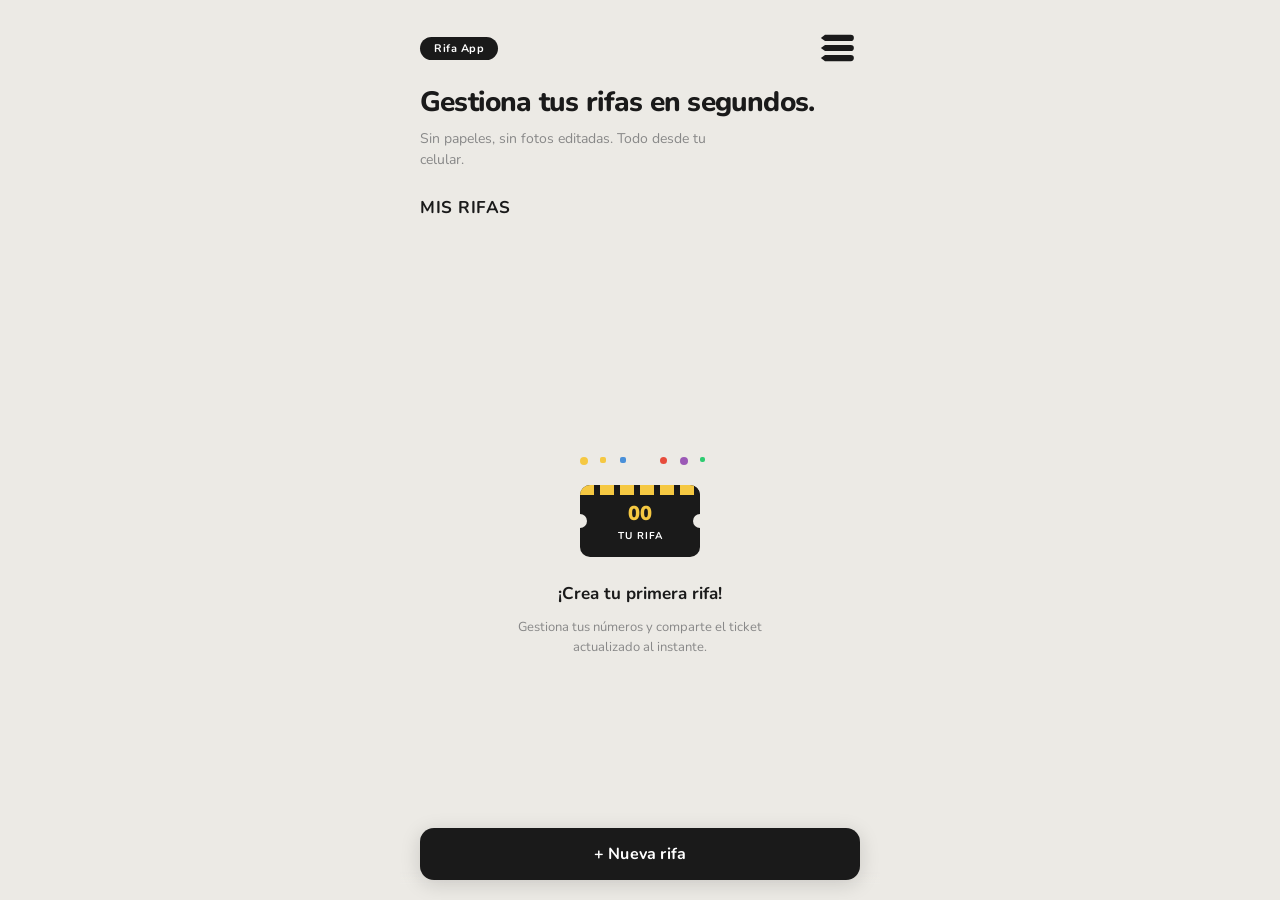
==== commit 434018c0: "feat: agrega Vercel Web Analytics y bump cache a v11 Co-Authored-By: Claude Opus 5.5 <noreply@anthro" ====
--- a/index.html
+++ b/index.html
@@ -11,6 +11,10 @@
   <link rel="stylesheet" href="css/rifa.css" />
   <link rel="manifest" href="/manifest.json">
 <meta name="theme-color" content="#ECEAE5">
+<script>
+  window.va = window.va || function () { (window.vaq = window.vaq || []).push(arguments); };
+</script>
+<script defer src="/_vercel/insights/script.js"></script>
 </head>
 <body>
 
--- a/css/style.css
+++ b/css/style.css
@@ -106,9 +106,9 @@
   font-family: inherit;
   font-weight: 700;
   cursor: pointer;
-  transition: opacity .15s, transform .1s;
-}
-.btn:active { transform: scale(0.97); }
+  transition: opacity .15s, transform .28s cubic-bezier(.34,1.56,.64,1);
+}
+.btn:active { transform: scale(0.95); transition-duration: .08s; }
 
 .btn--primary {
   background: var(--accent);
@@ -535,15 +535,19 @@
   max-width: 250px;
 }
 .btn--fab {
-  position: static;   /* era: sticky; bottom: 20px */
-  width: 100%;
+  position: fixed;
+  bottom: 20px;
+  left: 50%;
+  transform: translateX(-50%);
+  width: calc(100% - 40px);
+  max-width: 440px;
   padding: 15px;
   font-size: 16px;
   border-radius: 14px;
   box-shadow: 0 4px 20px rgba(0,0,0,0.15);
-  margin: 0;
-}
-
+  z-index: 50;
+}
+.btn--fab:active { transform: translateX(-50%) scale(0.95); }
 .fab-bar {
   position: fixed;
   bottom: 0;
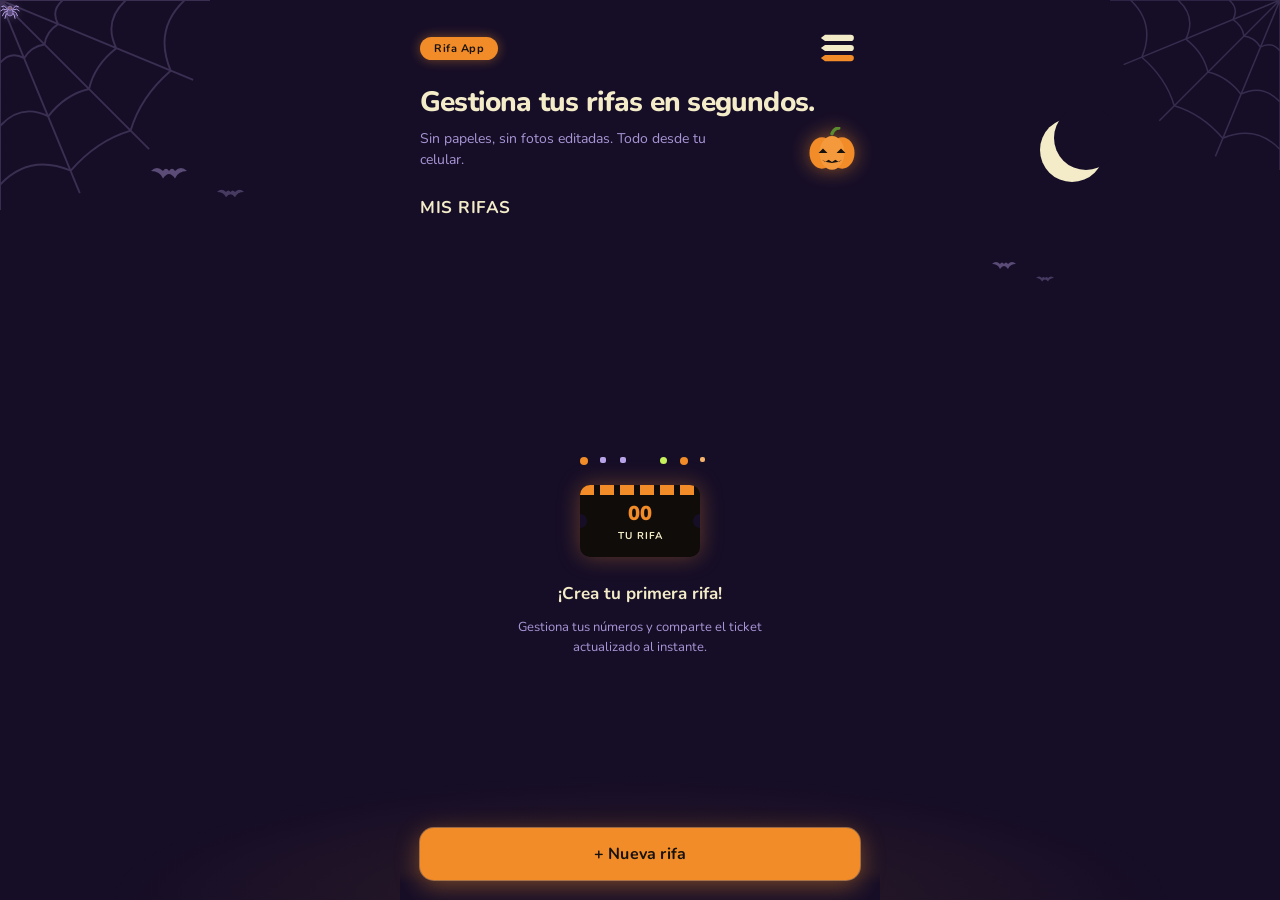
==== commit bae17c20: "feat(halloween): tema de Halloween con arañas animadas Co-Authored-By: Claude Opus 5.5 <noreply@anth" ====
--- a/index.html
+++ b/index.html
@@ -10,11 +10,12 @@
   <link rel="stylesheet" href="/css/style.css" />
   <link rel="stylesheet" href="css/rifa.css" />
   <link rel="manifest" href="/manifest.json">
-<meta name="theme-color" content="#ECEAE5">
+<meta name="theme-color" content="#160e27">
 <script>
   window.va = window.va || function () { (window.vaq = window.vaq || []).push(arguments); };
 </script>
 <script defer src="/_vercel/insights/script.js"></script>
+<link rel="stylesheet" href="/css/halloween.css">
 </head>
 <body>
 
@@ -120,6 +121,11 @@
         Rifas finalizadas
       </button>
 
+      <button class="drawer-item" id="drawer-backup">
+        Exportar / importar
+        <span class="backup-dot" id="backup-dot" hidden></span>
+      </button>
+
     </div>
 
     <div class="drawer-group">
@@ -137,9 +143,39 @@
     </div>
 
     <div class="drawer-footer">
-      Rifa app v1.0
+      Rifa App v1.0
     </div>
 
+  </div>
+</div>
+
+<!-- HOJA DE RESPALDO -->
+<div class="backup-sheet hidden" id="backup-sheet">
+  <div class="backup-panel">
+    <div class="backup-grab"></div>
+    <h3 class="backup-title">Respaldo</h3>
+    <p class="backup-sub">Último respaldo: <span id="backup-last">Nunca</span></p>
+
+    <button class="backup-option" id="backup-export">
+      <span class="backup-icon">↓</span>
+      <span class="backup-option__text">
+        <span class="backup-option__title">Descargar respaldo</span>
+        <span class="backup-option__desc">Guarda tus rifas en un archivo</span>
+      </span>
+    </button>
+
+    <button class="backup-option" id="backup-import">
+      <span class="backup-icon">↑</span>
+      <span class="backup-option__text">
+        <span class="backup-option__title">Restaurar respaldo</span>
+        <span class="backup-option__desc">Agrega las rifas de un archivo sin borrar las tuyas</span>
+      </span>
+    </button>
+    <input type="file" id="backup-file" accept=".json,application/json" hidden />
+
+    <p class="backup-msg" id="backup-msg" hidden></p>
+
+    <button class="backup-close" id="backup-close">Cerrar</button>
   </div>
 </div>
   <script src="js/app.js"></script>
--- a/css/style.css
+++ b/css/style.css
@@ -765,6 +765,150 @@
   padding: 16px 20px;
 
 }
+
+/* ─── RESPALDO ──────────────────────────────────────────── */
+.backup-dot {
+  width: 8px;
+  height: 8px;
+  border-radius: 50%;
+  background: #F5C842;
+  margin-left: auto;
+  flex-shrink: 0;
+}
+.backup-dot[hidden],
+.backup-msg[hidden] { display: none; }
+
+.backup-sheet {
+  position: fixed;
+  inset: 0;
+  z-index: 90;
+  display: flex;
+  align-items: flex-end;
+  justify-content: center;
+  background: rgba(26, 26, 26, 0.45);
+  font-family: 'Nunito', -apple-system, BlinkMacSystemFont, sans-serif;
+  animation: backup-fade 0.32s cubic-bezier(.16,1,.3,1) both;
+}
+.backup-sheet.hidden { display: none; }
+
+.backup-panel {
+  width: 100%;
+  max-width: 400px;
+  background: #ECEAE5;
+  border-radius: 30px 30px 0 0;
+  padding: 9px 20px calc(16px + env(safe-area-inset-bottom, 0px));
+  box-shadow: 0 -12px 44px rgba(26, 26, 26, 0.26);
+  display: flex;
+  flex-direction: column;
+  gap: 10px;
+  animation: backup-rise 0.38s cubic-bezier(.16,1,.3,1) both;
+}
+.backup-grab {
+  width: 36px;
+  height: 4px;
+  margin: 0 auto 4px;
+  border-radius: 99px;
+  background: rgba(26, 26, 26, 0.16);
+}
+.backup-title {
+  margin: 0;
+  font-size: 20px;
+  font-weight: 800;
+  color: #1a1a1a;
+}
+.backup-sub {
+  margin: -6px 0 4px;
+  font-size: 13px;
+  font-weight: 600;
+  color: #6E6A63;
+}
+.backup-sub .is-never { color: #c0392b; }
+
+.backup-option {
+  display: flex;
+  align-items: center;
+  gap: 14px;
+  width: 100%;
+  padding: 14px;
+  background: #fff;
+  border: 1.5px solid #E0DDD8;
+  border-radius: 14px;
+  font-family: inherit;
+  text-align: left;
+  cursor: pointer;
+  transition: transform 0.12s ease, border-color 0.2s ease;
+}
+.backup-option:hover { border-color: #1a1a1a; }
+.backup-option:active { transform: scale(0.98); }
+.backup-option:disabled { opacity: 0.6; cursor: default; }
+
+.backup-icon {
+  width: 40px;
+  height: 40px;
+  flex-shrink: 0;
+  border-radius: 50%;
+  background: #1a1a1a;
+  color: #F5C842;
+  display: flex;
+  align-items: center;
+  justify-content: center;
+  font-size: 18px;
+  font-weight: 800;
+}
+.backup-option__text {
+  display: flex;
+  flex-direction: column;
+  gap: 2px;
+}
+.backup-option__title {
+  font-size: 15px;
+  font-weight: 800;
+  color: #1a1a1a;
+}
+.backup-option__desc {
+  font-size: 12px;
+  font-weight: 600;
+  color: #6E6A63;
+}
+
+.backup-msg {
+  margin: 0;
+  padding: 10px 12px;
+  border-radius: 12px;
+  background: #fff;
+  font-size: 13px;
+  font-weight: 700;
+  color: #1a1a1a;
+  text-align: center;
+}
+.backup-msg.is-error { color: #c0392b; }
+
+.backup-close {
+  margin-top: 4px;
+  padding: 13px;
+  border: none;
+  border-radius: 14px;
+  background: #1a1a1a;
+  color: #fff;
+  font-family: inherit;
+  font-size: 15px;
+  font-weight: 800;
+  cursor: pointer;
+  transition: transform 0.12s ease;
+}
+.backup-close:active { transform: scale(0.97); }
+
+@keyframes backup-fade { from { opacity: 0; } to { opacity: 1; } }
+@keyframes backup-rise {
+  from { transform: translateY(18px); opacity: 0; }
+  to   { transform: translateY(0); opacity: 1; }
+}
+
+@media (min-width: 640px) {
+  .backup-sheet { align-items: center; }
+  .backup-panel { border-radius: 26px; }
+  .backup-grab { display: none; }
+}
 /* ─── PANEL RESUMEN ─────────────────────────────────────── */
 .panel-resumen {
   background: #1a1a2e;
--- a/css/halloween.css
+++ b/css/halloween.css
@@ -0,0 +1,564 @@
+/* ═══════════════════════════════════════════════════════════════
+   halloween.css — Tema Halloween para Rifa App
+   Paleta: Calabaza (#17120e · #F28C28) + Noche Morada (#1e1433 · #b9a3e8)
+
+   ▸ ACTIVAR / DESACTIVAR (un solo cambio):
+       @media all      → tema ENCENDIDO
+       @media not all  → tema APAGADO (el navegador ignora todo)
+
+   ▸ Va enlazado como ÚLTIMO <link> de cada página.
+   ═══════════════════════════════════════════════════════════════ */
+
+@media all {
+
+/* ─── TOKENS ─────────────────────────────────────────────── */
+:root {
+  color-scheme: dark;
+
+  /* style.css */
+  --bg:         #160e27;
+  --surface:    #1e1433;
+  --border:     #3a2b5c;
+  --text:       #f4ecc8;
+  --text-muted: #a996d6;
+  --accent:     #F28C28;
+  --accent-fg:  #17120e;
+  --danger:     #ff7a5c;
+  --shadow:     0 1px 4px rgba(0,0,0,.35);
+
+  /* estadisticas.css */
+  --muted:       #a996d6;
+  --accent-tint: rgba(242,140,40,.12);
+  --accent-bdr:  rgba(242,140,40,.32);
+  --shadow-sm:   0 1px 4px rgba(0,0,0,.3);
+  --shadow-md:   0 4px 16px rgba(0,0,0,.45);
+
+  /* datepicker.css */
+  --dp-bg:   #1e1433;
+  --dp-ink:  #f4ecc8;
+  --dp-gold: #F28C28;
+  --dp-soft: #a996d6;
+  --dp-off:  #5a4a7d;
+  --dp-line: rgba(255,255,255,.08);
+
+  /* propios del tema */
+  --hw-glow: 0 0 0 1px rgba(246,178,107,.5), 0 6px 24px rgba(242,140,40,.45);
+  --hw-glow-sm: 0 0 14px rgba(242,140,40,.55);
+
+  --hw-web-tl: url("data:image/svg+xml,%3Csvg xmlns='http://www.w3.org/2000/svg' viewBox='0 0 100 100'%3E%3Cpath d='M0 0L100 0M0 0L92 38M0 0L71 71M0 0L38 92M0 0L0 100M30 0Q24 5 27.7 11.5Q22 15 21.2 21.2Q15 22 11.5 27.7Q5 24 0 30M60 0Q49 10 55.4 23Q45 31 42.4 42.4Q31 45 23 55.4Q10 49 0 60M88 0Q73 14 81.3 33.7Q67 46 62.2 62.2Q46 67 33.7 81.3Q14 73 0 88' fill='none' stroke='%23b9a3e8' stroke-width='.9' stroke-opacity='.22'/%3E%3C/svg%3E");
+  --hw-web-tr: url("data:image/svg+xml,%3Csvg xmlns='http://www.w3.org/2000/svg' viewBox='0 0 100 100'%3E%3Cg transform='translate(100 0) scale(-1 1)'%3E%3Cpath d='M0 0L100 0M0 0L92 38M0 0L71 71M0 0L38 92M0 0L0 100M30 0Q24 5 27.7 11.5Q22 15 21.2 21.2Q15 22 11.5 27.7Q5 24 0 30M60 0Q49 10 55.4 23Q45 31 42.4 42.4Q31 45 23 55.4Q10 49 0 60M88 0Q73 14 81.3 33.7Q67 46 62.2 62.2Q46 67 33.7 81.3Q14 73 0 88' fill='none' stroke='%23b9a3e8' stroke-width='.9' stroke-opacity='.2'/%3E%3C/g%3E%3C/svg%3E");
+  --hw-bats: url("data:image/svg+xml,%3Csvg xmlns='http://www.w3.org/2000/svg' viewBox='0 0 80 40'%3E%3Cpath d='M8 14 q4-4 8 0 q2-3 4 0 q2-3 4 0 q4-4 8 0 q-6 0-8 5 q-2-3-4-3 q-2 0-4 3 q-2-5-8-5z' fill='%23b9a3e8' fill-opacity='.42'/%3E%3Cpath d='M52 28 q3-3 6 0 q1.5-2 3 0 q1.5-2 3 0 q3-3 6 0 q-4.5 0-6 3.5 q-1.5-2-3-2 q-1.5 0-3 2 q-1.5-3.5-6-3.5z' fill='%23b9a3e8' fill-opacity='.3'/%3E%3C/svg%3E");
+  --hw-bat: url("data:image/svg+xml,%3Csvg xmlns='http://www.w3.org/2000/svg' viewBox='8 9 24 11'%3E%3Cpath d='M8 14 q4-4 8 0 q2-3 4 0 q2-3 4 0 q4-4 8 0 q-6 0-8 5 q-2-3-4-3 q-2 0-4 3 q-2-5-8-5z' fill='%23b9a3e8'/%3E%3C/svg%3E");
+  --hw-bat-dark: url("data:image/svg+xml,%3Csvg xmlns='http://www.w3.org/2000/svg' viewBox='8 9 24 11'%3E%3Cpath d='M8 14 q4-4 8 0 q2-3 4 0 q2-3 4 0 q4-4 8 0 q-6 0-8 5 q-2-3-4-3 q-2 0-4 3 q-2-5-8-5z' fill='%231e1433'/%3E%3C/svg%3E");
+  --hw-moon: url("data:image/svg+xml,%3Csvg xmlns='http://www.w3.org/2000/svg' viewBox='0 0 80 80'%3E%3Ccircle cx='40' cy='40' r='32' fill='%23f4ecc8'/%3E%3Ccircle cx='54' cy='28' r='32' fill='%23160e27'/%3E%3C/svg%3E");
+  --hw-moon-dark: url("data:image/svg+xml,%3Csvg xmlns='http://www.w3.org/2000/svg' viewBox='0 0 80 80'%3E%3Ccircle cx='40' cy='40' r='32' fill='%23f4ecc8'/%3E%3Ccircle cx='54' cy='28' r='32' fill='%23100c09'/%3E%3C/svg%3E");
+  --hw-pumpkin: url("data:image/svg+xml,%3Csvg xmlns='http://www.w3.org/2000/svg' viewBox='0 0 46 40'%3E%3Cpath d='M23 6 q2-5 6-5' stroke='%235c8a2e' stroke-width='3' fill='none' stroke-linecap='round'/%3E%3Cellipse cx='14' cy='23' rx='11' ry='14' fill='%23F28C28'/%3E%3Cellipse cx='32' cy='23' rx='11' ry='14' fill='%23F28C28'/%3E%3Cellipse cx='23' cy='23' rx='11' ry='15' fill='%23f59a3c'/%3E%3Cpath d='M15 19 l4 4 h-8z M31 19 l4 4 h-8z' fill='%2317120e'/%3E%3Cpath d='M14 29 q9 6 18 0 l-3 2 -3-2 -3 2 -3-2 -3 2z' fill='%2317120e'/%3E%3C/svg%3E");
+}
+
+/* ─── DECORACIÓN GLOBAL (telarañas + murciélagos) ────────── */
+body::before {
+  content: '';
+  position: fixed;
+  inset: 0;
+  z-index: 0;
+  pointer-events: none;
+  background:
+    var(--hw-web-tl) left top / 78px 78px no-repeat,
+    var(--hw-web-tr) right top / 64px 64px no-repeat,
+    var(--hw-bats) calc(50% + 24px) 18px / 64px 32px no-repeat;
+}
+.app, .page { position: relative; z-index: 1; }
+
+@media (min-width: 700px) {
+  body::before {
+    background:
+      var(--hw-web-tl) left top / 210px 210px no-repeat,
+      var(--hw-web-tr) right top / 170px 170px no-repeat,
+      var(--hw-moon) right 14% top 110px / 80px 80px no-repeat,
+      var(--hw-bats) left 12% top 150px / 120px 60px no-repeat,
+      var(--hw-bats) right 18% top 250px / 80px 40px no-repeat,
+      radial-gradient(60% 180px at 50% 100%, rgba(242,140,40,.10), transparent 70%) bottom / 100% 180px no-repeat;
+  }
+}
+
+/* ─── HOME: header + hero ────────────────────────────────── */
+.hero__badge { box-shadow: 0 0 12px rgba(242,140,40,.45); }
+.stub { fill: #f4ecc8; }
+.stub-bot { fill: #F28C28; }
+
+.hero { position: relative; }
+.hero::after {
+  content: '';
+  position: absolute;
+  right: 2px;
+  bottom: -2px;
+  width: 52px;
+  height: 45px;
+  background: var(--hw-pumpkin) center / contain no-repeat;
+  filter: drop-shadow(0 0 10px rgba(242,140,40,.55));
+  pointer-events: none;
+}
+
+/* ─── BOTONES ────────────────────────────────────────────── */
+.btn--primary { box-shadow: var(--hw-glow); }
+.btn--fab     { box-shadow: var(--hw-glow); }
+.btn--danger:hover { background: rgba(255,122,92,.12); }
+.btn--ghost:hover  { background: var(--bg); }
+
+.btn-ganador {
+  background: #F28C28;
+  color: #17120e;
+  box-shadow: var(--hw-glow-sm);
+}
+
+/* ─── CARDS (home y finalizadas) ─────────────────────────── */
+.app .rifa-card:hover { box-shadow: 0 4px 14px rgba(0,0,0,.45); }
+
+.rifa-card.sorteo-hoy {
+  background: #100c09;
+  border-color: #F28C28;
+  animation: hw-glow 2s ease-in-out infinite;
+}
+.rifa-card.sorteo-hoy .rifa-card__meta { color: rgba(255,255,255,.5); }
+.rifa-card.sorteo-hoy .rifa-card__fill { background: #F28C28; }
+.rifa-card.sorteo-hoy .rifa-card__pct  { color: #F28C28; }
+.rifa-card.sorteo-hoy::before,
+.rifa-card.sorteo-hoy::after { border-color: #F28C28; }
+
+@keyframes hw-glow {
+  0%, 100% { box-shadow: 0 0 8px rgba(242,140,40,.4); }
+  50%      { box-shadow: 0 0 20px rgba(242,140,40,.7); }
+}
+
+.badge-sorteo {
+  display: inline-block;
+  margin-top: 4px;
+  font-size: 10px;
+  font-weight: 800;
+  letter-spacing: .6px;
+  text-transform: uppercase;
+  color: #17120e;
+  background: #F28C28;
+  padding: 2px 8px;
+  border-radius: 99px;
+}
+
+/* Finalizadas */
+.rifa-card--done { border-left-color: #c7f25c; opacity: .85; }
+.rifa-card--done .rifa-card__name { color: #cfc3ec; }
+.rifa-card__winner { color: #c7f25c; border-top-color: rgba(255,255,255,.14); }
+.rifa-card__numlabel { color: #c7f25c; }
+.rifa-card__numvalue { color: #f4ecc8; }
+
+/* ─── ESTADO VACÍO ───────────────────────────────────────── */
+.list-empty__sub { color: #8a78b8; }
+.empty-ticket__body {
+  background: #100c09;
+  box-shadow: 0 0 22px rgba(242,140,40,.35);
+}
+.empty-ticket__stripe {
+  background: repeating-linear-gradient(90deg, #F28C28 0, #F28C28 14px, #100c09 14px, #100c09 20px);
+}
+.empty-ticket__num   { color: #F28C28; }
+.empty-ticket__label { color: #f4ecc8; }
+.empty-confetti .dot:nth-child(1) { background: #F28C28 !important; }
+.empty-confetti .dot:nth-child(2) { background: #b9a3e8 !important; }
+.empty-confetti .dot:nth-child(3) { background: #c7f25c !important; }
+.empty-confetti .dot:nth-child(4) { background: #f6b26b !important; }
+.empty-confetti .dot:nth-child(5) { background: #b9a3e8 !important; }
+.empty-confetti .dot:nth-child(6) { background: #F28C28 !important; }
+
+/* ─── INPUTS ─────────────────────────────────────────────── */
+.form-input::placeholder { color: #6f5f96; }
+.form-input:focus { box-shadow: 0 0 0 3px rgba(242,140,40,.15); }
+
+/* ─── MODALES ────────────────────────────────────────────── */
+.modal-overlay { background: rgba(8,4,16,.6); }
+.modal { box-shadow: 0 -1px 0 rgba(242,140,40,.35), 0 -12px 40px rgba(0,0,0,.45); }
+
+.modal--winner { box-shadow: 0 0 0 1px rgba(242,140,40,.3), 0 0 40px rgba(242,140,40,.18); }
+.winner-header {
+  position: relative;
+  background:
+    var(--hw-bats) left 20px top 12px / 60px 30px no-repeat,
+    #100c09;
+}
+.winner-trophy { filter: drop-shadow(0 0 12px rgba(242,140,40,.6)); }
+.winner-prize  { color: #F28C28; }
+.winner-btn    { background: #F28C28; color: #17120e; box-shadow: 0 0 18px rgba(242,140,40,.5); }
+
+#delete-confirm       { background: #d9412b; box-shadow: 0 0 16px rgba(217,65,43,.4); }
+#delete-confirm:hover { background: #c13521; }
+
+/* ─── DRAWER ─────────────────────────────────────────────── */
+.drawer-overlay { background: rgba(8,4,16,.62); }
+.drawer {
+  position: relative;
+  background: #1e1433;
+  box-shadow: -10px 0 40px rgba(0,0,0,.4);
+}
+.drawer::before {
+  content: '';
+  position: absolute;
+  top: 0;
+  right: 0;
+  width: 72px;
+  height: 72px;
+  background: var(--hw-web-tr) center / contain no-repeat;
+  pointer-events: none;
+}
+.drawer-header {
+  display: flex;
+  align-items: center;
+  gap: 8px;
+  border-bottom-color: rgba(255,255,255,.08);
+}
+.drawer-header::after {
+  content: '';
+  width: 18px;
+  height: 8px;
+  background: var(--hw-bat) center / contain no-repeat;
+  opacity: .5;
+}
+.drawer-header h2 { color: #f4ecc8; }
+.drawer-group__label { color: #F28C28; }
+.drawer-item { color: #f4ecc8; border-bottom-color: rgba(255,255,255,.07); }
+.drawer-item:hover { background: rgba(255,255,255,.05); color: #fff; }
+.drawer-item.active {
+  background: rgba(242,140,40,.12);
+  color: #F28C28;
+  border-left-color: #F28C28;
+}
+.drawer-footer { color: rgba(244,236,200,.4); border-top-color: rgba(255,255,255,.07); }
+
+/* ─── RESPALDO ───────────────────────────────────────────── */
+.backup-dot   { background: #F28C28; box-shadow: 0 0 8px rgba(242,140,40,.8); }
+.backup-sheet { background: rgba(8,4,16,.55); }
+.backup-panel { background: #1e1433; box-shadow: 0 -12px 44px rgba(0,0,0,.5); }
+.backup-grab  { background: rgba(244,236,200,.2); }
+.backup-title { color: #f4ecc8; }
+.backup-sub   { color: #a996d6; }
+.backup-sub .is-never { color: #ff7a5c; }
+.backup-option { background: #2a1d45; border-color: #3a2b5c; }
+.backup-option:hover { border-color: #F28C28; }
+.backup-icon {
+  background: #100c09;
+  color: #F28C28;
+  box-shadow: 0 0 10px rgba(242,140,40,.3);
+}
+.backup-option__title { color: #f4ecc8; }
+.backup-option__desc  { color: #a996d6; }
+.backup-msg { background: #2a1d45; color: #f4ecc8; }
+.backup-msg.is-error { color: #ff7a5c; }
+.backup-close {
+  background: #100c09;
+  color: #f4ecc8;
+  box-shadow: inset 0 0 0 1px #3a2b5c;
+}
+
+/* ─── BOTÓN VOLVER ───────────────────────────────────────── */
+.back-btn {
+  background: #1e1433;
+  box-shadow: inset 0 0 0 1px #3a2b5c, 0 4px 14px rgba(0,0,0,.3);
+}
+.back-btn:hover { box-shadow: inset 0 0 0 1px #F28C28, 0 10px 24px rgba(0,0,0,.4); }
+.back-btn .back-arrow path { stroke: #f4ecc8; }
+.back-label { color: #f4ecc8; }
+.back-line  { background: #F28C28; }
+
+/* ─── NUEVA RIFA ─────────────────────────────────────────── */
+.range-opt input[type=radio]:checked + span {
+  box-shadow: 0 0 14px rgba(242,140,40,.45);
+}
+.range-opt input[type=radio]:checked + span small { color: rgba(23,18,14,.7); }
+
+.tpl-season { color: #F28C28; background: rgba(242,140,40,.14); }
+.tpl-link   { color: #f4ecc8; border-bottom-color: #F28C28; }
+
+.tpl-card { background: #2a1d45; border-color: #3a2b5c; }
+.tpl-card.selected { border-color: #F28C28; box-shadow: 0 0 12px rgba(242,140,40,.3); }
+.tpl-card .check-circle { background: #2a1d45; }
+.tpl-name { color: #f4ecc8; }
+
+/* ─── DATEPICKER ─────────────────────────────────────────── */
+.dp-backdrop { background: rgba(8,4,16,.6); }
+.dp-panel {
+  background: #1e1433;
+  box-shadow: 0 -12px 44px rgba(0,0,0,.5), 0 0 0 1px rgba(185,163,232,.12);
+}
+.dp-grab { background: rgba(244,236,200,.2); }
+.dp-band {
+  background: #2a1d45;
+  box-shadow: inset 0 0 0 1px rgba(242,140,40,.45), 0 0 16px rgba(242,140,40,.18);
+}
+.dp-veil--top    { background: linear-gradient(to bottom, #1e1433 26%, rgba(30,20,51,0) 100%); }
+.dp-veil--bottom { background: linear-gradient(to top,    #1e1433 26%, rgba(30,20,51,0) 100%); }
+.dp-cancel { background: rgba(244,236,200,.07); }
+.dp-cancel:hover { background: rgba(244,236,200,.12); }
+.dp-confirm {
+  background: #F28C28;
+  color: #17120e;
+  box-shadow: 0 5px 20px rgba(242,140,40,.45);
+}
+.dp-confirm:hover { box-shadow: 0 8px 26px rgba(242,140,40,.6); }
+
+/* ─── RIFA: info, stats, leyenda ─────────────────────────── */
+.info-card { box-shadow: var(--shadow), -4px 0 14px -6px rgba(242,140,40,.6); }
+.stats-bar__fill { box-shadow: 0 0 10px rgba(242,140,40,.8); }
+#stat-sold     { color: #F28C28; }
+#stat-reserved { color: #b9a3e8; }
+
+.legend-item { color: #cfc3ec; }
+.legend-dot.sold     { background: #F28C28; }
+.legend-dot.reserved { background: #b9a3e8; }
+.legend-dot.free     { background: var(--surface); border: 1.5px solid #6f5f96; }
+
+/* ─── RIFA: grilla (libre · reservado · vendido) ─────────── */
+.num-btn { position: relative; }            /* para que se vean las marcas */
+.num-btn:hover { background: #2a1d45; }
+
+.num-btn.sold,
+.num-btn.sold:hover {
+  background: #F28C28;
+  border-color: #F28C28;
+  color: #17120e;
+  font-weight: 800;
+}
+.num-btn.sold::after {
+  content: '✕';
+  top: 3px;
+  right: 5px;
+  font-size: 10px;
+  opacity: .55;
+}
+
+.num-btn.reserved,
+.num-btn.reserved:hover {
+  background: #b9a3e8;
+  border-color: #b9a3e8;
+  color: #1e1433;
+  font-weight: 800;
+}
+.num-btn.reserved::after {
+  content: '';
+  position: absolute;
+  top: 5px;
+  right: 5px;
+  width: 6px;
+  height: 6px;
+  border-radius: 50%;
+  border: 1.5px solid #1e1433;
+  box-sizing: border-box;
+}
+
+/* ─── PLANTILLAS ─────────────────────────────────────────── */
+.plantilla-card.selected { border-color: #F28C28; box-shadow: 0 0 18px rgba(242,140,40,.28); }
+.check-circle { border-color: #5a4a7d; }
+.check-btn.is-checked .check-circle {
+  background: #F28C28;
+  border-color: #F28C28;
+  box-shadow: 0 0 10px rgba(242,140,40,.6);
+}
+.check-path { stroke: #17120e; }
+.plantilla-preview--noche { box-shadow: inset 0 0 0 1px rgba(185,163,232,.22); }
+
+.plantillas-chip { background: #1e1433; border-color: #3a2b5c; color: #f4ecc8; }
+.plantillas-chip.active {
+  background: #F28C28;
+  border-color: #F28C28;
+  color: #17120e;
+  box-shadow: 0 0 12px rgba(242,140,40,.4);
+}
+.plantillas-seccion:not(:first-child) { color: #F28C28; }
+
+/* ─── PANEL RESUMEN (finalizadas) ────────────────────────── */
+.panel-resumen {
+  background: #17120e;
+  box-shadow: 0 -1px 0 rgba(242,140,40,.4), 0 -12px 44px rgba(0,0,0,.5);
+}
+.pr-head { position: relative; }
+.pr-head::after {
+  content: '';
+  position: absolute;
+  top: 20px;
+  right: 20px;
+  width: 40px;
+  height: 35px;
+  background: var(--hw-pumpkin) center / contain no-repeat;
+  filter: drop-shadow(0 0 8px rgba(242,140,40,.5));
+}
+.pr-badge  { background: #F28C28; color: #17120e; }
+.pr-winner { color: #f6b26b; }
+.pr-stat   { background: #100c09; }
+.pr-stat-label,
+.pr-recaudado-label { color: rgba(255,255,255,.45); }
+.pr-stat-value.gold { color: #F28C28; }
+.pr-recaudado-value { color: #F28C28; text-shadow: 0 0 14px rgba(242,140,40,.45); }
+#pr-close {                                  /* tiene estilo inline en el HTML */
+  background: #F28C28 !important;
+  color: #17120e !important;
+  box-shadow: 0 0 18px rgba(242,140,40,.45);
+}
+
+/* ─── ESTADÍSTICAS ───────────────────────────────────────── */
+.top-bar { background: #160e27; border-bottom-color: #3a2b5c; }
+.top-bar .back-arrow,
+.top-bar-title { color: #f4ecc8; }
+.menu-link { color: #a996d6; }
+.menu-link:hover { color: #f4ecc8; }
+
+.progress__fill { background: linear-gradient(90deg, rgba(242,140,40,.5), #F28C28); }
+.btn-volver { white-space: nowrap; flex-shrink: 0; color: #f4ecc8; }
+.btn-volver:hover { background: #2a1d45; }
+
+/* Tarjeta de gráficas: fondo luna para que el texto oscuro de Chart.js se lea */
+.stat-section:has(.charts-row) {
+  position: relative;
+  background: #f4ecc8;
+  border-color: transparent;
+  box-shadow: 0 0 30px rgba(244,236,200,.12);
+}
+.stat-section:has(.charts-row)::after {
+  content: '';
+  position: absolute;
+  top: 16px;
+  right: 18px;
+  width: 22px;
+  height: 10px;
+  background: var(--hw-bat-dark) center / contain no-repeat;
+  opacity: .5;
+}
+.stat-section:has(.charts-row) .bars-title { color: #6e6459; }
+.donut-wrap {
+  position: relative;
+  width: 100px;
+  height: 100px;
+  flex-shrink: 0;
+}
+.donut-wrap circle:first-child { stroke: #e4d9b3; }
+.donut-pct {
+  position: absolute;
+  inset: 0;
+  display: flex;
+  align-items: center;
+  justify-content: center;
+  font-size: 18px;
+  font-weight: 800;
+  color: #1a1a1a;
+}
+
+/* ─── ACERCA DE / PRIVACIDAD ─────────────────────────────── */
+.about-hero {
+  position: relative;
+  overflow: hidden;
+  background:
+    var(--hw-moon-dark) right 14px top 10px / 34px 34px no-repeat,
+    var(--hw-bats) left 18px top 16px / 64px 32px no-repeat,
+    radial-gradient(70% 90% at 50% 120%, rgba(242,140,40,.22), transparent 70%),
+    #100c09;
+}
+.about-version { box-shadow: 0 0 12px rgba(242,140,40,.5); background: #F28C28; color: #17120e; }
+.about-tagline { color: rgba(255,255,255,.55); }
+.about-list li::before { color: #F28C28; }
+
+/* ─── ARAÑAS ANIMADAS ────────────────────────────────────── */
+:root {
+  --hw-spider: url("data:image/svg+xml,%3Csvg xmlns='http://www.w3.org/2000/svg' viewBox='0 0 24 24'%3E%3Cpath d='M9 11 L5 7 L2 8 M9 12 L4 11 L1 13 M9 13 L5 15 L3 19 M10 14 L7 18 L6 22 M15 11 L19 7 L22 8 M15 12 L20 11 L23 13 M15 13 L19 15 L21 19 M14 14 L17 18 L18 22' stroke='%23b9a3e8' stroke-width='1.2' fill='none' stroke-linecap='round'/%3E%3Cellipse cx='12' cy='15' rx='3.6' ry='4.2' fill='%235a4a7d' stroke='%23b9a3e8' stroke-width='.8'/%3E%3Ccircle cx='12' cy='9.8' r='2.4' fill='%235a4a7d' stroke='%23b9a3e8' stroke-width='.8'/%3E%3Ccircle cx='11.1' cy='9.6' r='.6' fill='%23F28C28'/%3E%3Ccircle cx='12.9' cy='9.6' r='.6' fill='%23F28C28'/%3E%3C/svg%3E");
+  --hw-spider-hang: url("data:image/svg+xml,%3Csvg xmlns='http://www.w3.org/2000/svg' viewBox='0 0 24 24'%3E%3Cg transform='rotate(180 12 12)'%3E%3Cpath d='M9 11 L5 7 L2 8 M9 12 L4 11 L1 13 M9 13 L5 15 L3 19 M10 14 L7 18 L6 22 M15 11 L19 7 L22 8 M15 12 L20 11 L23 13 M15 13 L19 15 L21 19 M14 14 L17 18 L18 22' stroke='%23b9a3e8' stroke-width='1.2' fill='none' stroke-linecap='round'/%3E%3Cellipse cx='12' cy='15' rx='3.6' ry='4.2' fill='%235a4a7d' stroke='%23b9a3e8' stroke-width='.8'/%3E%3Ccircle cx='12' cy='9.8' r='2.4' fill='%235a4a7d' stroke='%23b9a3e8' stroke-width='.8'/%3E%3Ccircle cx='11.1' cy='9.6' r='.6' fill='%23F28C28'/%3E%3Ccircle cx='12.9' cy='9.6' r='.6' fill='%23F28C28'/%3E%3C/g%3E%3C/svg%3E");
+}
+
+/* 1 · Araña que camina por el anillo exterior de la telaraña de arriba a la izquierda.
+   Los puntos son los de la tela (escala 0-100):
+   A (33.7, 81.3)  B (62.2, 62.2)  y los puntos medios de las curvas
+   M1 (47, 69.4) y M2 (15.4, 78.8).  --hw-s = tamaño de la tela / 100 */
+body::after {
+  content: '';
+  position: fixed;
+  z-index: 0;
+  pointer-events: none;
+  left: 0;
+  top: 0;
+  --hw-s: .78;           /* tela de 78px */
+  --hw-h: 7px;           /* mitad del tamaño de la araña */
+  width: 14px;
+  height: 14px;
+  background: var(--hw-spider) center / contain no-repeat;
+  filter: drop-shadow(0 0 4px rgba(185,163,232,.35));
+  transform-origin: 50% 50%;
+  animation: hw-walk 14s linear infinite;
+}
+
+@keyframes hw-walk {
+  0%, 10% { transform: translate(calc(33.7px * var(--hw-s) - var(--hw-h)), calc(81.3px * var(--hw-s) - var(--hw-h))) rotate(0deg); }
+  13%     { transform: translate(calc(33.7px * var(--hw-s) - var(--hw-h)), calc(81.3px * var(--hw-s) - var(--hw-h))) rotate(48deg); }
+  22%     { transform: translate(calc(47px   * var(--hw-s) - var(--hw-h)), calc(69.4px * var(--hw-s) - var(--hw-h))) rotate(56deg); }
+  32%, 36%{ transform: translate(calc(62.2px * var(--hw-s) - var(--hw-h)), calc(62.2px * var(--hw-s) - var(--hw-h))) rotate(65deg); }
+  40%     { transform: translate(calc(62.2px * var(--hw-s) - var(--hw-h)), calc(62.2px * var(--hw-s) - var(--hw-h))) rotate(245deg); }
+  50%     { transform: translate(calc(47px   * var(--hw-s) - var(--hw-h)), calc(69.4px * var(--hw-s) - var(--hw-h))) rotate(236deg); }
+  58%     { transform: translate(calc(33.7px * var(--hw-s) - var(--hw-h)), calc(81.3px * var(--hw-s) - var(--hw-h))) rotate(228deg); }
+  62%     { transform: translate(calc(33.7px * var(--hw-s) - var(--hw-h)), calc(81.3px * var(--hw-s) - var(--hw-h))) rotate(278deg); }
+  72%     { transform: translate(calc(15.4px * var(--hw-s) - var(--hw-h)), calc(78.8px * var(--hw-s) - var(--hw-h))) rotate(278deg); }
+  75%     { transform: translate(calc(15.4px * var(--hw-s) - var(--hw-h)), calc(78.8px * var(--hw-s) - var(--hw-h))) rotate(266deg); }
+  78%     { transform: translate(calc(15.4px * var(--hw-s) - var(--hw-h)), calc(78.8px * var(--hw-s) - var(--hw-h))) rotate(288deg); }
+  81%     { transform: translate(calc(15.4px * var(--hw-s) - var(--hw-h)), calc(78.8px * var(--hw-s) - var(--hw-h))) rotate(458deg); }
+  90%     { transform: translate(calc(33.7px * var(--hw-s) - var(--hw-h)), calc(81.3px * var(--hw-s) - var(--hw-h))) rotate(458deg); }
+  95%,100%{ transform: translate(calc(33.7px * var(--hw-s) - var(--hw-h)), calc(81.3px * var(--hw-s) - var(--hw-h))) rotate(360deg); }
+}
+
+/* 2 · Araña colgada en la esquina de arriba a la derecha.
+   Baja, se balancea y se recoge hasta esconderse (ciclo de 9 s). */
+html::after {
+  content: '';
+  position: fixed;
+  z-index: 0;
+  pointer-events: none;
+  top: 0;
+  right: 82px;           /* a la izquierda del botón de menú */
+  width: 22px;
+  height: 96px;
+  background:
+    var(--hw-spider-hang) center bottom / 22px 22px no-repeat,
+    linear-gradient(rgba(185,163,232,.45), rgba(185,163,232,.45)) center top / 1px calc(100% - 17px) no-repeat;
+  filter: drop-shadow(0 0 4px rgba(185,163,232,.3));
+  transform-origin: 50% 0;
+  transform: translateY(-100%);
+  animation: hw-drop 9s ease-in-out infinite;
+}
+
+@keyframes hw-drop {
+  0%       { transform: translateY(-100%) rotate(0deg); }
+  30%      { transform: translateY(0)     rotate(0deg); }
+  40%      { transform: translateY(0)     rotate(5deg); }
+  50%      { transform: translateY(0)     rotate(-5deg); }
+  58%      { transform: translateY(0)     rotate(2deg); }
+  66%      { transform: translateY(0)     rotate(0deg); }
+  90%, 100%{ transform: translateY(-100%) rotate(0deg); }
+}
+
+/* Laptop: telaraña de 210px → el punto queda en 71px, 171px */
+@media (min-width: 700px) {
+  body::after {
+    --hw-s: 2.1;         /* tela de 210px */
+    --hw-h: 10px;
+    width: 20px;
+    height: 20px;
+  }
+  html::after {
+    right: 118px;
+    width: 26px;
+    height: 150px;
+    background:
+      var(--hw-spider-hang) center bottom / 26px 26px no-repeat,
+      linear-gradient(rgba(185,163,232,.45), rgba(185,163,232,.45)) center top / 1px calc(100% - 20px) no-repeat;
+  }
+}
+
+/* Movimiento reducido: quietas, y la colgada se queda abajo */
+@media (prefers-reduced-motion: reduce) {
+  body::after { animation: none; transform: translate(calc(26.3px - 7px), calc(63.4px - 7px)); }
+  html::after { animation: none; transform: none; }
+}
+/* ─── FOOTER ─────────────────────────────────────────────── */
+.footer { background: #100c09; color: rgba(244,236,200,.45); }
+
+} /* fin @media all */
